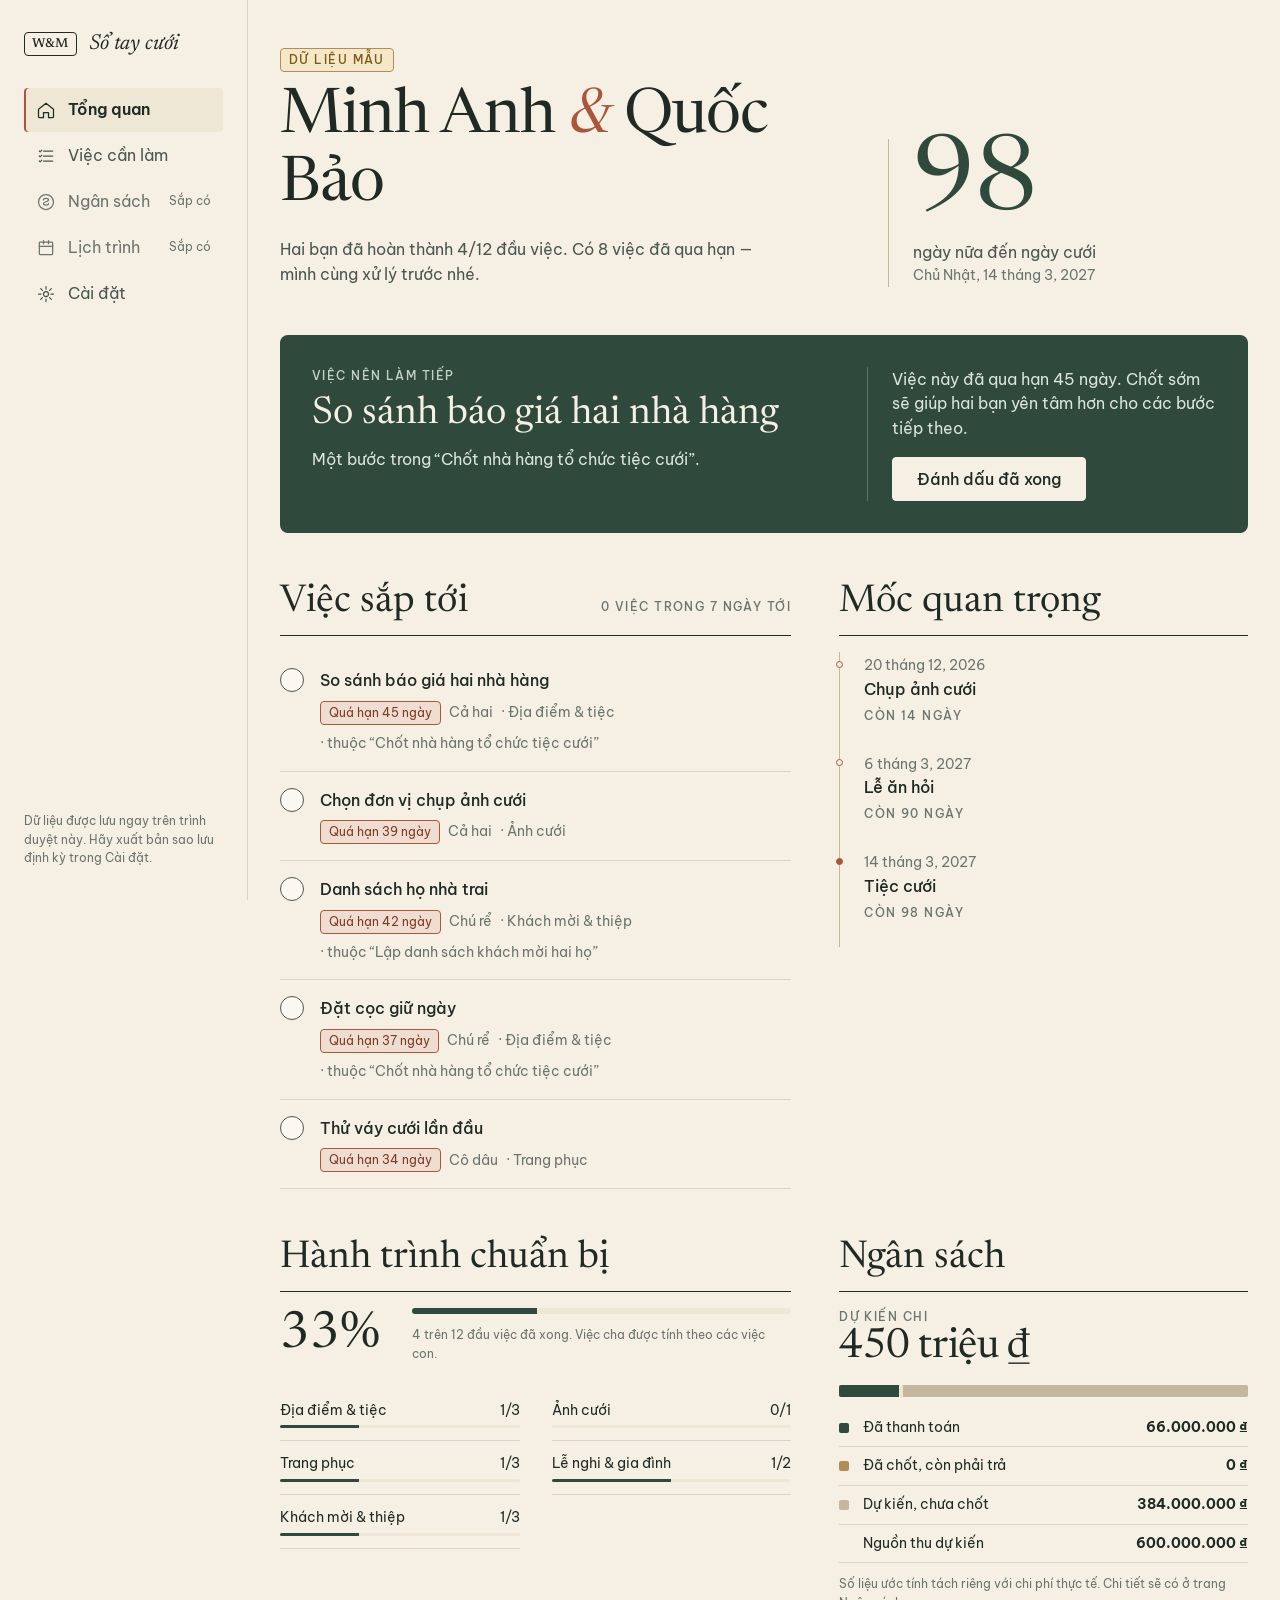
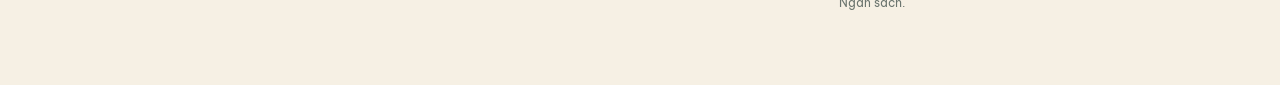
==== index.html @ 481b1211 "add first project" ====
<!DOCTYPE html>
<html lang="vi">
<head>
<meta charset="utf-8">
<meta name="viewport" content="width=device-width, initial-scale=1, viewport-fit=cover">
<title>Wedding Management — Sổ tay cưới của hai bạn</title>
<meta name="theme-color" content="#F6F0E4">
<link rel="preconnect" href="https://fonts.googleapis.com">
<link rel="preconnect" href="https://fonts.gstatic.com" crossorigin>
<link rel="stylesheet" href="https://fonts.googleapis.com/css2?family=Be+Vietnam+Pro:wght@400;500;600&family=Newsreader:ital,opsz,wght@0,6..72,400;0,6..72,500;1,6..72,400&display=swap">
<link rel="stylesheet" href="assets/css/tokens.css">
<link rel="stylesheet" href="assets/css/app.css">
<link rel="stylesheet" href="assets/css/forms.css">
<link rel="stylesheet" href="assets/css/checklist.css">
</head>
<body>
<a class="skip" href="#main">Bỏ qua điều hướng</a>
<div class="shell">
  <aside class="side" aria-label="Điều hướng chính">
    <div class="brand"><span class="brand__mark" aria-hidden="true">W&amp;M</span><span class="brand__name">Sổ tay cưới</span></div>
    <nav id="nav" class="nav"></nav>
    <p class="side__note">Dữ liệu được lưu ngay trên trình duyệt này. Hãy xuất bản sao lưu định kỳ trong Cài đặt.</p>
  </aside>
  <main id="main" class="main" tabindex="-1"></main>
</div>
<nav id="tabbar" class="tabbar" aria-label="Điều hướng nhanh"></nav>
<div id="toast" class="toast" popover="manual" role="status" aria-live="polite"></div>
<script type="module" src="src/core/app.js"></script>
</body>
</html>
---- assets/css/tokens.css ----
/* Design tokens — nguồn chuẩn duy nhất cho màu, chữ, khoảng cách. */
:root{
  --paper:#F6F0E4; --paper-2:#EFE7D6; --surface:#FBF8F1;
  --ink:#1F2A24; --ink-2:#4A5650; --ink-3:#6B756F;
  --line:#DDD3BF; --line-strong:#C4B79E;
  --forest:#2F4A3C; --forest-soft:#DCE5DC;
  --accent:#A8573A; --accent-soft:#F0DDD1; --brass:#B08D57;
  --warn-bg:#F6E7C9; --warn:#7A5A14;
  --font-serif:"Newsreader","Iowan Old Style",Georgia,"Times New Roman",serif;
  --font-sans:"Be Vietnam Pro",system-ui,-apple-system,"Segoe UI",Roboto,sans-serif;
  --fs-xs:.75rem; --fs-sm:.875rem; --fs-md:1rem;
  --fs-xl:clamp(1.6rem,1.2rem + 1.6vw,2.4rem); --fs-hero:clamp(2.1rem,1.2rem + 3.6vw,3.9rem);
  --lh-tight:1.1; --lh-body:1.55;
  --s-1:.25rem; --s-2:.5rem; --s-3:.75rem; --s-4:1rem; --s-5:1.5rem; --s-6:2rem; --s-7:3rem; --s-8:4.5rem;
  --r-sm:4px; --r-md:8px; --bw:1px;
  --side-w:248px; --content-max:1080px; --tap:44px;
  --focus:0 0 0 2px var(--paper),0 0 0 4px var(--forest);
  --t-fast:140ms; --t-med:260ms; --ease:cubic-bezier(.2,.7,.2,1);
}
@media (prefers-reduced-motion:reduce){:root{--t-fast:0ms;--t-med:0ms}}
---- assets/css/app.css ----
*,*::before,*::after{box-sizing:border-box}
html{-webkit-text-size-adjust:100%}
body{margin:0;background:var(--paper);color:var(--ink);font:400 var(--fs-md)/var(--lh-body) var(--font-sans);-webkit-font-smoothing:antialiased}
h1,h2,h3,p{margin:0}
button{font:inherit;color:inherit;cursor:pointer}
:focus-visible{outline:none;box-shadow:var(--focus);border-radius:var(--r-sm)}
.skip{position:absolute;left:-999px;top:var(--s-2);background:var(--ink);color:var(--paper);padding:var(--s-2) var(--s-4);z-index:50}
.skip:focus{left:var(--s-2)}
.eyebrow{font-size:var(--fs-xs);letter-spacing:.12em;text-transform:uppercase;color:var(--ink-3);font-weight:500}
.shell{display:grid;grid-template-columns:var(--side-w) minmax(0,1fr);min-height:100vh}
.side{position:sticky;top:0;height:100vh;padding:var(--s-6) var(--s-5);border-right:var(--bw) solid var(--line);display:flex;flex-direction:column;gap:var(--s-6)}
.brand{display:flex;align-items:center;gap:var(--s-3)}
.brand__mark{font:500 .8rem var(--font-serif);letter-spacing:.04em;border:var(--bw) solid var(--ink);padding:.3rem .45rem;border-radius:var(--r-sm)}
.brand__name{font:italic 400 1.35rem var(--font-serif)}
.nav{display:flex;flex-direction:column;gap:2px}
.nav__item{display:flex;align-items:center;gap:var(--s-3);min-height:var(--tap);padding:0 var(--s-3);border:0;background:none;text-align:left;border-radius:var(--r-sm);color:var(--ink-2);transition:background var(--t-fast) var(--ease)}
.nav__item:hover:not([aria-disabled=true]){background:var(--paper-2)}
.nav__item[aria-current=page]{color:var(--ink);font-weight:600;box-shadow:inset 2px 0 0 var(--accent);background:var(--paper-2)}
.nav__item[aria-disabled=true]{color:var(--ink-3);cursor:default}
.nav svg,.tabbar svg{width:20px;height:20px;stroke:currentColor;fill:none;stroke-width:1.5;stroke-linecap:round;stroke-linejoin:round;flex:none}
.nav__soon{margin-left:auto;font-size:var(--fs-xs);white-space:nowrap}
.side__note{margin-top:auto;font-size:var(--fs-xs);color:var(--ink-3)}
.main{padding:var(--s-7) var(--s-6) var(--s-8);max-width:var(--content-max);width:100%;margin-inline:auto;outline:none}
.tabbar{display:none}
.btn{display:inline-flex;align-items:center;justify-content:center;min-height:var(--tap);padding:0 var(--s-5);border-radius:var(--r-sm);border:var(--bw) solid var(--ink);background:var(--ink);color:var(--paper);font-weight:500;transition:background var(--t-fast) var(--ease)}
.btn:hover{background:var(--forest)}
.tag{display:inline-flex;align-items:center;font-size:var(--fs-xs);padding:.1rem .5rem;border:var(--bw) solid var(--line-strong);border-radius:var(--r-sm);color:var(--ink-2);white-space:nowrap}
.tag--urgent{background:var(--accent-soft);border-color:var(--accent);color:#7C3A22}
.tag--sample{background:var(--warn-bg);border-color:var(--brass);color:var(--warn)}
.tag--done{background:var(--forest-soft);border-color:var(--forest);color:var(--forest)}
.section{padding-top:var(--s-7)}
.section__head{display:flex;align-items:baseline;justify-content:space-between;gap:var(--s-4);padding-bottom:var(--s-3);border-bottom:var(--bw) solid var(--ink);margin-bottom:var(--s-4)}
.section__head h2{font:400 var(--fs-xl)/var(--lh-tight) var(--font-serif)}
.check{appearance:none;width:24px;height:24px;border:1.5px solid var(--ink-2);border-radius:50%;margin:0;display:grid;place-content:center;cursor:pointer;background:var(--surface);transition:background var(--t-fast) var(--ease)}
.check::after{content:"";width:10px;height:6px;border-left:2px solid var(--paper);border-bottom:2px solid var(--paper);transform:rotate(-45deg) translate(1px,-1px) scale(0);transition:transform var(--t-fast) var(--ease)}
.check:checked{background:var(--forest);border-color:var(--forest)}
.check:checked::after{transform:rotate(-45deg) translate(1px,-1px) scale(1)}
.hit{display:grid;place-items:center;width:var(--tap);height:var(--tap);margin:-10px;cursor:pointer}
.hero{display:grid;grid-template-columns:minmax(0,1.6fr) minmax(0,1fr);gap:var(--s-6);align-items:end}
.hero h1{font:400 var(--fs-hero)/var(--lh-tight) var(--font-serif);letter-spacing:-.015em;margin:var(--s-3) 0 var(--s-4)}
.hero h1 em{color:var(--accent)}
.hero__lede{color:var(--ink-2);max-width:46ch}
.countdown{border-left:var(--bw) solid var(--line-strong);padding-left:var(--s-5)}
.countdown__n{font:400 clamp(4rem,3rem + 5vw,6.5rem)/.9 var(--font-serif);color:var(--forest);font-variant-numeric:tabular-nums}
.countdown__l{color:var(--ink-2);margin-top:var(--s-2)}
.countdown__d{font-size:var(--fs-sm);color:var(--ink-3)}
.next{background:var(--forest);color:var(--paper);padding:var(--s-6);border-radius:var(--r-md);margin-top:var(--s-7);display:grid;grid-template-columns:minmax(0,1.5fr) minmax(0,1fr);gap:var(--s-6)}
.next .eyebrow{color:#C3D2C6}
.next h2{font:400 var(--fs-xl)/var(--lh-tight) var(--font-serif);margin:var(--s-2) 0 var(--s-3)}
.next p{color:#DCE5DC}
.next__why{border-left:var(--bw) solid #5C7767;padding-left:var(--s-5);display:flex;flex-direction:column;gap:var(--s-4);justify-content:space-between}
.next .btn{background:var(--paper);color:var(--ink);border-color:var(--paper);align-self:flex-start}
.next .btn:hover{background:var(--accent-soft)}
.next .btn:focus-visible{box-shadow:0 0 0 2px var(--forest),0 0 0 4px var(--paper)}
.progress{display:grid;grid-template-columns:auto minmax(0,1fr);gap:var(--s-6);align-items:center}
.progress__n{font:400 3.2rem/1 var(--font-serif)}
.bar{height:6px;background:var(--paper-2);border-radius:3px;overflow:hidden;display:flex;gap:2px}
.bar>i{display:block;height:100%;transition:width var(--t-med) var(--ease)}
.cats{list-style:none;margin:var(--s-5) 0 0;padding:0;display:grid;grid-template-columns:repeat(2,minmax(0,1fr));gap:0 var(--s-6)}
.cats li{display:grid;grid-template-columns:1fr auto;gap:var(--s-1) var(--s-3);padding:var(--s-3) 0;border-bottom:var(--bw) solid var(--line);font-size:var(--fs-sm)}
.cats .bar{grid-column:1/-1;height:3px}
.two{display:grid;grid-template-columns:minmax(0,1.25fr) minmax(0,1fr);gap:var(--s-7)}
.tasks{list-style:none;margin:0;padding:0}
.task{display:grid;grid-template-columns:24px minmax(0,1fr) auto;gap:var(--s-4);padding:var(--s-4) 0;border-bottom:var(--bw) solid var(--line);align-items:start}
.task__t{font-weight:500}
.task.is-done .task__t{color:var(--ink-3);text-decoration:line-through;text-decoration-color:var(--line-strong)}
.task__m{display:flex;flex-wrap:wrap;gap:var(--s-2);margin-top:var(--s-2);font-size:var(--fs-sm);color:var(--ink-3);align-items:center}
.task__sub{font-size:var(--fs-sm);color:var(--ink-3);white-space:nowrap}
.money{font:400 2.6rem/1 var(--font-serif);letter-spacing:-.01em;font-variant-numeric:tabular-nums}
.stack{height:12px;margin:var(--s-4) 0 var(--s-3);border-radius:2px}
.legend{list-style:none;margin:0;padding:0;font-size:var(--fs-sm)}
.legend li{display:grid;grid-template-columns:12px 1fr auto;gap:var(--s-3);align-items:center;padding:var(--s-2) 0;border-bottom:var(--bw) solid var(--line);font-variant-numeric:tabular-nums}
.sw{width:10px;height:10px;border-radius:2px}
.fine{font-size:var(--fs-xs);color:var(--ink-3);margin-top:var(--s-3)}
.miles{list-style:none;margin:0;padding:0 0 0 var(--s-5);border-left:var(--bw) solid var(--line-strong)}
.miles li{position:relative;padding-bottom:var(--s-5)}
.miles li::before{content:"";position:absolute;left:calc(-1 * var(--s-5) - 4px);top:.55rem;width:7px;height:7px;border-radius:50%;background:var(--paper);border:1.5px solid var(--accent)}
.miles li.is-big::before{background:var(--accent)}
.miles time{font-size:var(--fs-sm);color:var(--ink-3)}
.miles b{display:block;font-weight:500}
.toast{position:fixed;left:50%;bottom:calc(var(--s-5) + env(safe-area-inset-bottom));transform:translate(-50%,20px);opacity:0;pointer-events:none;background:var(--ink);color:var(--paper);padding:var(--s-3) var(--s-5);border-radius:var(--r-sm);font-size:var(--fs-sm);transition:opacity var(--t-med) var(--ease),transform var(--t-med) var(--ease);z-index:40;max-width:calc(100vw - 2rem)}
.toast.is-on{opacity:1;transform:translate(-50%,0)}
.rise{animation:rise var(--t-med) var(--ease) both}
@keyframes rise{from{opacity:0;transform:translateY(8px)}}
@media (max-width:960px){
  .two,.hero,.next{grid-template-columns:1fr}
  .countdown,.next__why{border-left:0;padding-left:0}
  .next__why{border-top:var(--bw) solid #5C7767;padding-top:var(--s-4)}
}
@media (max-width:760px){
  .shell{display:block}
  .side{display:none}
  .main{padding:var(--s-5) var(--s-4) calc(var(--s-8) + env(safe-area-inset-bottom))}
  .section{padding-top:var(--s-6)}
  .next{padding:var(--s-5);margin-top:var(--s-6)}
  .cats{grid-template-columns:1fr}
  .progress{grid-template-columns:1fr;gap:var(--s-3)}
  .task{gap:var(--s-3)}
  .task__sub{grid-column:2}
  .tabbar{display:grid;grid-template-columns:repeat(5,1fr);position:fixed;inset:auto 0 0 0;background:var(--surface);border-top:var(--bw) solid var(--line-strong);padding-bottom:env(safe-area-inset-bottom);z-index:30}
  .tabbar .tab{display:flex;flex-direction:column;align-items:center;justify-content:center;gap:2px;min-height:56px;background:none;border:0;font-size:var(--fs-xs);color:var(--ink-3)}
  .tabbar .tab[aria-current=page]{color:var(--accent);font-weight:600}
  .tabbar .tab[aria-disabled=true]{opacity:.6}
}
---- assets/css/forms.css ----
/* Điều khiển dùng chung: ô nhập, dropdown tùy biến, hộp thoại (sheet). */
.sr{position:absolute;width:1px;height:1px;overflow:hidden;clip:rect(0 0 0 0);white-space:nowrap}
.ico{width:20px;height:20px;stroke:currentColor;fill:none;stroke-width:1.5;stroke-linecap:round;stroke-linejoin:round;flex:none}
.btn{gap:var(--s-2)} .btn--quiet{background:transparent;color:var(--ink)} .btn--quiet:hover{background:var(--paper-2)}
.btn--sm{min-height:36px;padding:0 var(--s-3);font-size:var(--fs-sm)} .btn--danger{color:#8A2F1B;border-color:var(--line-strong)}
.tab{text-decoration:none}.nav__item{text-decoration:none}
.input{width:100%;min-height:var(--tap);padding:0 var(--s-3);background:var(--surface);border:1px solid var(--line-strong);border-radius:var(--r-sm);font:inherit;color:inherit}
textarea.input{padding:var(--s-3);resize:vertical;min-height:5rem}
.input:focus-visible,.dd__btn:focus-visible{box-shadow:var(--focus);border-color:var(--forest)}
.input.narrow{max-width:14rem}
.field{margin-top:var(--s-4)} .field__l{display:block;font-size:var(--fs-sm);font-weight:500;margin-bottom:var(--s-1)}
.field__h{font-size:var(--fs-xs);color:var(--ink-3);margin-top:var(--s-1)}
.field__err{color:#8A2F1B;font-size:var(--fs-sm);margin-top:var(--s-1)} .field__err:empty{display:none}
.field .dd__lab{display:none}
.row2{display:grid;grid-template-columns:1fr 1fr;gap:0 var(--s-4)}
/* Dropdown */
.dd{position:relative;min-width:0}
.dd__lab{display:block;font-size:var(--fs-xs);color:var(--ink-3);margin-bottom:2px}
.dd__btn{display:flex;align-items:center;justify-content:space-between;gap:var(--s-2);width:100%;min-height:var(--tap);padding:0 var(--s-3);background:var(--surface);border:1px solid var(--line-strong);border-radius:var(--r-sm);text-align:left}
.dd__v{overflow:hidden;text-overflow:ellipsis;white-space:nowrap}
.dd__btn svg{width:16px;height:16px;stroke:currentColor;fill:none;stroke-width:1.6;transition:transform var(--t-fast) var(--ease);flex:none}
.dd__btn[aria-expanded=true] svg{transform:rotate(180deg)}
.dd__btn:disabled{opacity:.55;cursor:not-allowed}
.dd__list{position:absolute;left:0;top:calc(100% + 4px);min-width:100%;width:max-content;max-width:min(22rem,86vw);z-index:20;margin:0;padding:var(--s-1);list-style:none;background:var(--surface);border:1px solid var(--ink);border-radius:var(--r-sm);box-shadow:0 14px 30px -14px rgba(31,42,36,.4);max-height:16rem;overflow:auto}
.dd__list li{padding:var(--s-3);min-height:40px;border-radius:var(--r-sm);cursor:pointer}
.dd__list li.is-active,.dd__list li:hover{background:var(--paper-2)}
.dd__list li[aria-selected=true]{font-weight:600;box-shadow:inset 2px 0 0 var(--accent)}
/* Sheet: ngăn kéo bên phải (máy tính) / bảng trượt từ dưới (điện thoại) */
dialog.sheet{max-width:100vw;padding:0;border:0;background:var(--paper);color:var(--ink);width:min(560px,100vw);height:100dvh;max-height:none;margin:0 0 0 auto;overflow:auto;box-shadow:-20px 0 40px -24px rgba(31,42,36,.4)}
dialog.sheet::backdrop{background:rgba(31,42,36,.45)}
dialog.sheet[open]{animation:sheet-in var(--t-med) var(--ease)}
@keyframes sheet-in{from{opacity:0;transform:translateX(24px)}}
.sheet__body{padding:var(--s-5) var(--s-5) calc(var(--s-6) + env(safe-area-inset-bottom))}
.sheet__head{display:flex;justify-content:space-between;align-items:flex-start;gap:var(--s-3)}
.sheet__title{font:400 1.8rem/1.15 var(--font-serif);margin-top:var(--s-1)}
.sheet__x{min-width:var(--tap);min-height:var(--tap);background:none;border:0;font-size:1.7rem;line-height:1;margin:-8px -10px 0 0}
.facts{margin:var(--s-5) 0 0}.facts>div{display:grid;grid-template-columns:6.5rem 1fr;gap:var(--s-3);padding:var(--s-3) 0;border-bottom:1px solid var(--line)}
.facts dt{color:var(--ink-3);font-size:var(--fs-sm)}.facts dd{margin:0}
.sheet__note{margin-top:var(--s-4);background:var(--paper-2);padding:var(--s-4);border-radius:var(--r-sm);color:var(--ink-2);white-space:pre-wrap}
.sheet__sub{font:400 1.25rem var(--font-serif);margin:var(--s-5) 0 var(--s-1)}
.sheet__foot{display:flex;flex-wrap:wrap;gap:var(--s-2);margin-top:var(--s-5)}
.toast{inset:auto auto calc(var(--s-5) + env(safe-area-inset-bottom)) 50%;margin:0;border:0;transform:translate(-50%,20px);opacity:0;pointer-events:none}
.toast.is-on{opacity:1;transform:translate(-50%,0);pointer-events:auto}
.toast__act{margin-left:var(--s-4);background:none;border:0;color:#F0DDD1;text-decoration:underline;font-weight:600;min-height:32px;padding:0 var(--s-2)}
@media (max-width:760px){
  dialog.sheet{width:100vw;height:auto;max-height:92dvh;margin:auto 0 0;border-radius:12px 12px 0 0}
  @keyframes sheet-in{from{opacity:0;transform:translateY(24px)}}
  .row2{grid-template-columns:1fr}
  .toast{bottom:calc(72px + env(safe-area-inset-bottom))}
}
---- assets/css/checklist.css ----
.page-head{display:flex;justify-content:space-between;align-items:flex-end;gap:var(--s-5)}
.page-title{font:400 var(--fs-hero)/var(--lh-tight) var(--font-serif);letter-spacing:-.015em;margin:var(--s-2) 0}
.lede{color:var(--ink-2);max-width:52ch}
.toolbar{display:grid;grid-template-columns:minmax(0,1.5fr) repeat(3,minmax(0,1fr)) auto;gap:var(--s-3);align-items:end;margin-top:var(--s-6);padding-bottom:var(--s-4);border-bottom:1px solid var(--line-strong)}
.search{position:relative;display:block}.search .ico{position:absolute;left:12px;top:50%;transform:translateY(-50%);color:var(--ink-3);pointer-events:none}.search .input{padding-left:40px}
.group{margin-top:var(--s-6)}
.group__t{display:flex;justify-content:space-between;align-items:baseline;font:400 1.5rem/1.2 var(--font-serif);padding-bottom:var(--s-2);border-bottom:1px solid var(--ink)}
.group__t span{font:400 var(--fs-sm) var(--font-sans);color:var(--ink-3)}
.task{grid-template-columns:24px minmax(0,1fr)}
.task__t{appearance:none;background:none;border:0;padding:0;font:inherit;font-weight:500;text-align:left;color:inherit;cursor:pointer}
.task__t:hover{text-decoration:underline;text-decoration-color:var(--accent);text-underline-offset:3px}
.task__kids{grid-column:2;list-style:none;margin:var(--s-2) 0 0;padding:0 0 0 var(--s-4);border-left:1px solid var(--line-strong)}
.task__kids .task{border-bottom:0;padding:var(--s-3) 0 var(--s-1)}
.twist{position:relative;width:24px;height:24px;display:grid;place-items:center;border:1px solid var(--line-strong);border-radius:50%;background:var(--surface);padding:0;color:var(--ink-2)}
.twist::after{content:"";position:absolute;inset:-10px}
.twist svg{width:14px;height:14px;stroke:currentColor;fill:none;stroke-width:1.8;transition:transform var(--t-fast) var(--ease)}
.twist.is-open svg{transform:rotate(90deg)}
.count{font-size:var(--fs-xs);font-weight:600;padding:.05rem .55rem;border-radius:999px;background:var(--forest-soft);color:var(--forest);font-variant-numeric:tabular-nums}
.tag--plain{background:transparent}
.empty{text-align:center;padding:var(--s-8) var(--s-4)}.empty h2{font-size:1.6rem;margin-bottom:var(--s-2)}.empty p{max-width:42ch;margin:0 auto var(--s-5);color:var(--ink-2)}
.stack-form{max-width:36rem}.filebtn{cursor:pointer}
@media (max-width:960px){.toolbar{grid-template-columns:1fr 1fr}.search{grid-column:1/-1}}
@media (max-width:760px){.page-head{flex-direction:column;align-items:stretch}.page-head .btn{align-self:flex-start}}
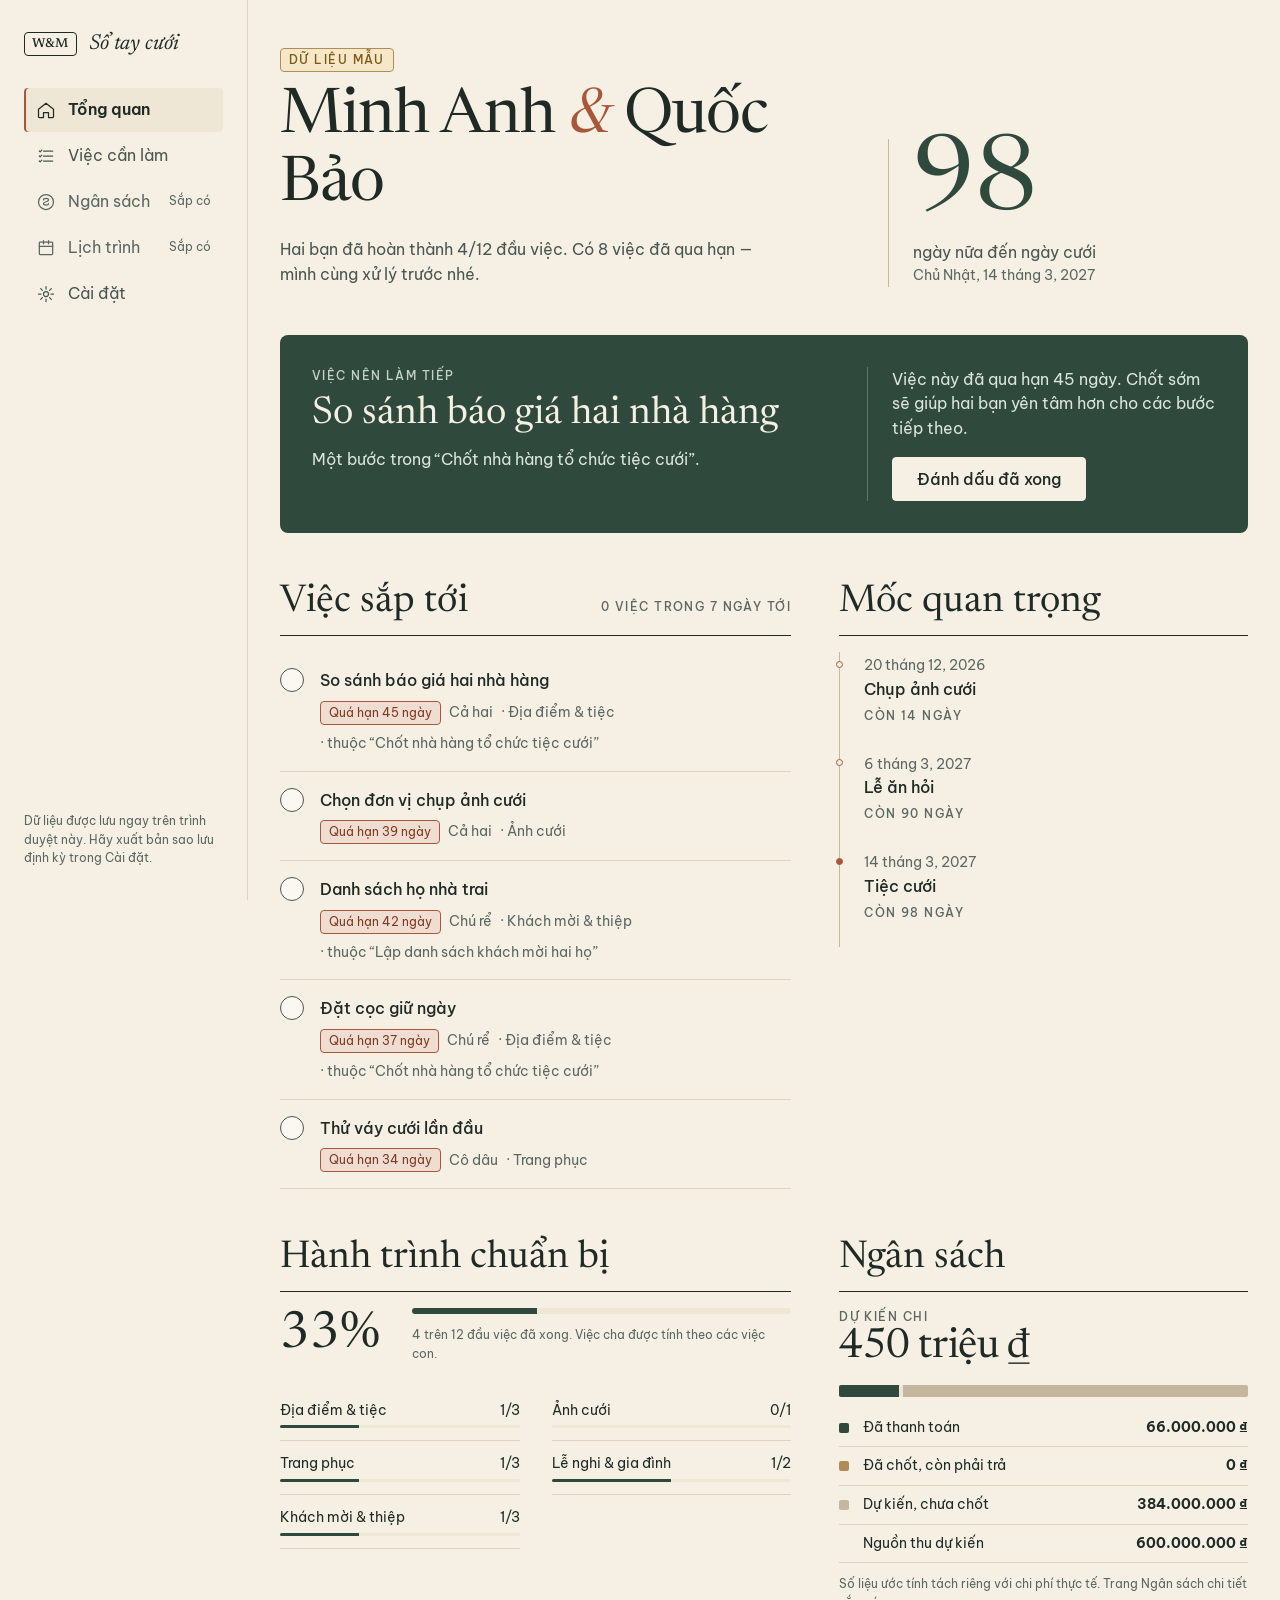
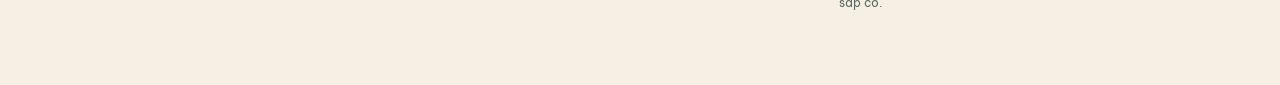
==== commit ad993541: "fix UI" ====
--- a/index.html
+++ b/index.html
@@ -3,8 +3,9 @@
 <head>
 <meta charset="utf-8">
 <meta name="viewport" content="width=device-width, initial-scale=1, viewport-fit=cover">
-<title>Wedding Management — Sổ tay cưới của hai bạn</title>
+<title>Sổ tay cưới của hai bạn</title>
 <meta name="theme-color" content="#F6F0E4">
+<link rel="icon" href="data:image/svg+xml,%3Csvg xmlns='http://www.w3.org/2000/svg' viewBox='0 0 64 64'%3E%3Crect width='64' height='64' rx='14' fill='%232F4A3C'/%3E%3Ctext x='32' y='45' font-family='Georgia,serif' font-style='italic' font-size='38' fill='%23F6F0E4' text-anchor='middle'%3ES%3C/text%3E%3C/svg%3E">
 <link rel="preconnect" href="https://fonts.googleapis.com">
 <link rel="preconnect" href="https://fonts.gstatic.com" crossorigin>
 <link rel="stylesheet" href="https://fonts.googleapis.com/css2?family=Be+Vietnam+Pro:wght@400;500;600&family=Newsreader:ital,opsz,wght@0,6..72,400;0,6..72,500;1,6..72,400&display=swap">
--- a/assets/css/tokens.css
+++ b/assets/css/tokens.css
@@ -1,7 +1,7 @@
 /* Design tokens — nguồn chuẩn duy nhất cho màu, chữ, khoảng cách. */
 :root{
   --paper:#F6F0E4; --paper-2:#EFE7D6; --surface:#FBF8F1;
-  --ink:#1F2A24; --ink-2:#4A5650; --ink-3:#6B756F;
+  --ink:#1F2A24; --ink-2:#4A5650; --ink-3:#5D6761;
   --line:#DDD3BF; --line-strong:#C4B79E;
   --forest:#2F4A3C; --forest-soft:#DCE5DC;
   --accent:#A8573A; --accent-soft:#F0DDD1; --brass:#B08D57;
--- a/assets/css/app.css
+++ b/assets/css/app.css
@@ -1,4 +1,6 @@
 *,*::before,*::after{box-sizing:border-box}
+/* `.btn` đặt display riêng nên phải ép lại `hidden`, nếu không nút "Xóa bộ lọc" hiện cả khi chưa lọc. */
+[hidden]{display:none!important}
 html{-webkit-text-size-adjust:100%}
 body{margin:0;background:var(--paper);color:var(--ink);font:400 var(--fs-md)/var(--lh-body) var(--font-sans);-webkit-font-smoothing:antialiased}
 h1,h2,h3,p{margin:0}
@@ -63,7 +65,7 @@
 .tasks{list-style:none;margin:0;padding:0}
 .task{display:grid;grid-template-columns:24px minmax(0,1fr) auto;gap:var(--s-4);padding:var(--s-4) 0;border-bottom:var(--bw) solid var(--line);align-items:start}
 .task__t{font-weight:500}
-.task.is-done .task__t{color:var(--ink-3);text-decoration:line-through;text-decoration-color:var(--line-strong)}
+.task.is-done .task__t{color:var(--forest)}
 .task__m{display:flex;flex-wrap:wrap;gap:var(--s-2);margin-top:var(--s-2);font-size:var(--fs-sm);color:var(--ink-3);align-items:center}
 .task__sub{font-size:var(--fs-sm);color:var(--ink-3);white-space:nowrap}
 .money{font:400 2.6rem/1 var(--font-serif);letter-spacing:-.01em;font-variant-numeric:tabular-nums}
@@ -97,7 +99,7 @@
   .progress{grid-template-columns:1fr;gap:var(--s-3)}
   .task{gap:var(--s-3)}
   .task__sub{grid-column:2}
-  .tabbar{display:grid;grid-template-columns:repeat(5,1fr);position:fixed;inset:auto 0 0 0;background:var(--surface);border-top:var(--bw) solid var(--line-strong);padding-bottom:env(safe-area-inset-bottom);z-index:30}
+  .tabbar{display:grid;grid-template-columns:repeat(3,1fr);position:fixed;inset:auto 0 0 0;background:var(--surface);border-top:var(--bw) solid var(--line-strong);padding-bottom:env(safe-area-inset-bottom);z-index:30}
   .tabbar .tab{display:flex;flex-direction:column;align-items:center;justify-content:center;gap:2px;min-height:56px;background:none;border:0;font-size:var(--fs-xs);color:var(--ink-3)}
   .tabbar .tab[aria-current=page]{color:var(--accent);font-weight:600}
   .tabbar .tab[aria-disabled=true]{opacity:.6}
--- a/assets/css/forms.css
+++ b/assets/css/forms.css
@@ -25,11 +25,11 @@
 .dd__list li{padding:var(--s-3);min-height:40px;border-radius:var(--r-sm);cursor:pointer}
 .dd__list li.is-active,.dd__list li:hover{background:var(--paper-2)}
 .dd__list li[aria-selected=true]{font-weight:600;box-shadow:inset 2px 0 0 var(--accent)}
-/* Sheet: ngăn kéo bên phải (máy tính) / bảng trượt từ dưới (điện thoại) */
-dialog.sheet{max-width:100vw;padding:0;border:0;background:var(--paper);color:var(--ink);width:min(560px,100vw);height:100dvh;max-height:none;margin:0 0 0 auto;overflow:auto;box-shadow:-20px 0 40px -24px rgba(31,42,36,.4)}
+/* Popup: hộp thoại nằm giữa màn hình, dùng cho thêm/sửa/xem chi tiết việc */
+dialog.sheet{padding:0;border:1px solid var(--line-strong);background:var(--paper);color:var(--ink);width:min(560px,calc(100vw - 2rem));max-height:88dvh;margin:auto;border-radius:12px;overflow:auto;box-shadow:0 24px 60px -20px rgba(31,42,36,.45)}
 dialog.sheet::backdrop{background:rgba(31,42,36,.45)}
-dialog.sheet[open]{animation:sheet-in var(--t-med) var(--ease)}
-@keyframes sheet-in{from{opacity:0;transform:translateX(24px)}}
+dialog.sheet[open]{animation:pop-in var(--t-med) var(--ease)}
+@keyframes pop-in{from{opacity:0;transform:translateY(12px) scale(.98)}}
 .sheet__body{padding:var(--s-5) var(--s-5) calc(var(--s-6) + env(safe-area-inset-bottom))}
 .sheet__head{display:flex;justify-content:space-between;align-items:flex-start;gap:var(--s-3)}
 .sheet__title{font:400 1.8rem/1.15 var(--font-serif);margin-top:var(--s-1)}
@@ -43,8 +43,7 @@
 .toast.is-on{opacity:1;transform:translate(-50%,0);pointer-events:auto}
 .toast__act{margin-left:var(--s-4);background:none;border:0;color:#F0DDD1;text-decoration:underline;font-weight:600;min-height:32px;padding:0 var(--s-2)}
 @media (max-width:760px){
-  dialog.sheet{width:100vw;height:auto;max-height:92dvh;margin:auto 0 0;border-radius:12px 12px 0 0}
-  @keyframes sheet-in{from{opacity:0;transform:translateY(24px)}}
+  dialog.sheet{width:calc(100vw - 2rem);max-height:86dvh}
   .row2{grid-template-columns:1fr}
   .toast{bottom:calc(72px + env(safe-area-inset-bottom))}
 }
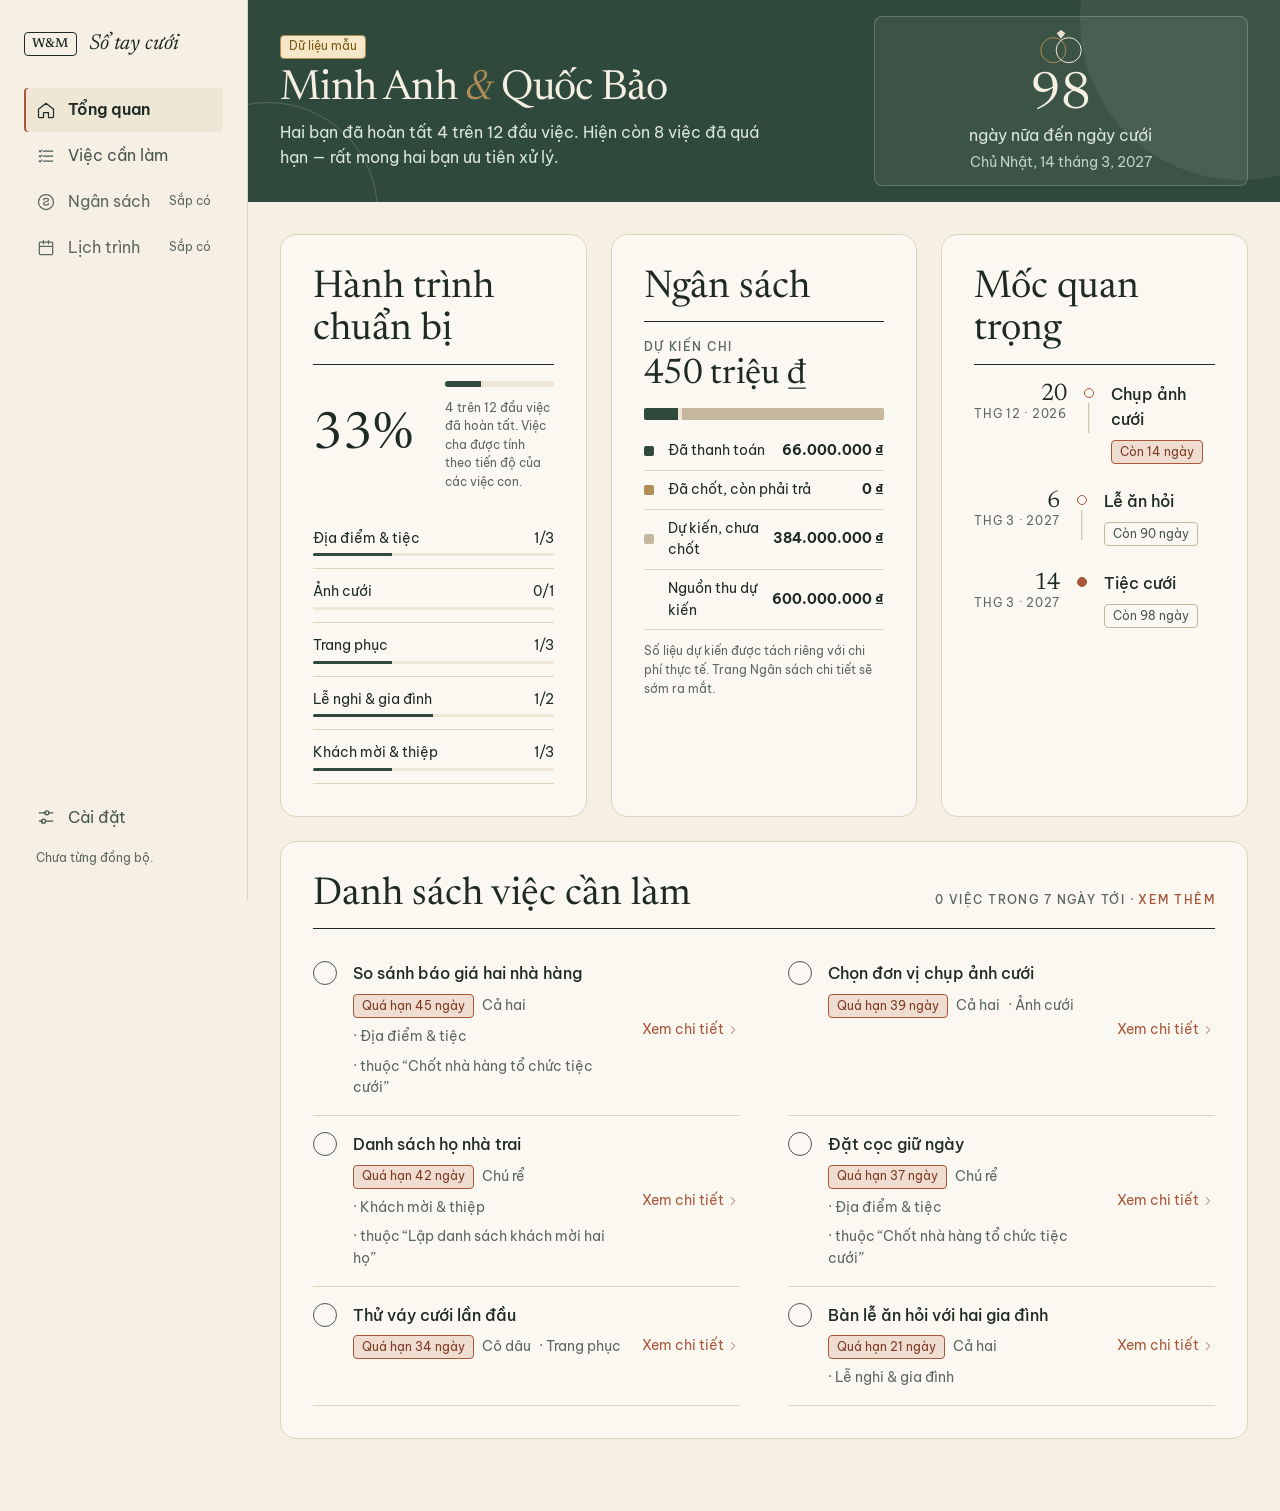
==== commit 51960e99: "refactor home page" ====
--- a/index.html
+++ b/index.html
@@ -13,6 +13,7 @@
 <link rel="stylesheet" href="assets/css/app.css">
 <link rel="stylesheet" href="assets/css/forms.css">
 <link rel="stylesheet" href="assets/css/checklist.css">
+<link rel="stylesheet" href="assets/css/settings.css">
 </head>
 <body>
 <a class="skip" href="#main">Bỏ qua điều hướng</a>
@@ -20,7 +21,6 @@
   <aside class="side" aria-label="Điều hướng chính">
     <div class="brand"><span class="brand__mark" aria-hidden="true">W&amp;M</span><span class="brand__name">Sổ tay cưới</span></div>
     <nav id="nav" class="nav"></nav>
-    <p class="side__note">Dữ liệu được lưu ngay trên trình duyệt này. Hãy xuất bản sao lưu định kỳ trong Cài đặt.</p>
   </aside>
   <main id="main" class="main" tabindex="-1"></main>
 </div>
--- a/assets/css/tokens.css
+++ b/assets/css/tokens.css
@@ -12,7 +12,7 @@
   --fs-xl:clamp(1.6rem,1.2rem + 1.6vw,2.4rem); --fs-hero:clamp(2.1rem,1.2rem + 3.6vw,3.9rem);
   --lh-tight:1.1; --lh-body:1.55;
   --s-1:.25rem; --s-2:.5rem; --s-3:.75rem; --s-4:1rem; --s-5:1.5rem; --s-6:2rem; --s-7:3rem; --s-8:4.5rem;
-  --r-sm:4px; --r-md:8px; --bw:1px;
+  --r-sm:4px; --r-md:8px; --r-lg:16px; --bw:1px;
   --side-w:248px; --content-max:1080px; --tap:44px;
   --focus:0 0 0 2px var(--paper),0 0 0 4px var(--forest);
   --t-fast:140ms; --t-med:260ms; --ease:cubic-bezier(.2,.7,.2,1);
--- a/assets/css/app.css
+++ b/assets/css/app.css
@@ -14,15 +14,18 @@
 .brand{display:flex;align-items:center;gap:var(--s-3)}
 .brand__mark{font:500 .8rem var(--font-serif);letter-spacing:.04em;border:var(--bw) solid var(--ink);padding:.3rem .45rem;border-radius:var(--r-sm)}
 .brand__name{font:italic 400 1.35rem var(--font-serif)}
-.nav{display:flex;flex-direction:column;gap:2px}
+.nav{display:flex;flex-direction:column;gap:2px;flex:1}
 .nav__item{display:flex;align-items:center;gap:var(--s-3);min-height:var(--tap);padding:0 var(--s-3);border:0;background:none;text-align:left;border-radius:var(--r-sm);color:var(--ink-2);transition:background var(--t-fast) var(--ease)}
 .nav__item:hover:not([aria-disabled=true]){background:var(--paper-2)}
 .nav__item[aria-current=page]{color:var(--ink);font-weight:600;box-shadow:inset 2px 0 0 var(--accent);background:var(--paper-2)}
 .nav__item[aria-disabled=true]{color:var(--ink-3);cursor:default}
+.nav__item--end{margin-top:auto}
+.side__sync{font-size:var(--fs-xs);color:var(--ink-3);padding:0 var(--s-3);margin-top:var(--s-2)}
 .nav svg,.tabbar svg{width:20px;height:20px;stroke:currentColor;fill:none;stroke-width:1.5;stroke-linecap:round;stroke-linejoin:round;flex:none}
 .nav__soon{margin-left:auto;font-size:var(--fs-xs);white-space:nowrap}
-.side__note{margin-top:auto;font-size:var(--fs-xs);color:var(--ink-3)}
-.main{padding:var(--s-7) var(--s-6) var(--s-8);max-width:var(--content-max);width:100%;margin-inline:auto;outline:none}
+/* `.main` trải full chiều ngang; mỗi trang tự bọc nội dung hẹp bằng `.wrap` — Tổng quan dùng để hero tràn viền. */
+.main{padding:var(--s-7) 0 var(--s-8);width:100%;outline:none}
+.wrap{max-width:var(--content-max);margin-inline:auto;padding-inline:var(--s-6)}
 .tabbar{display:none}
 .btn{display:inline-flex;align-items:center;justify-content:center;min-height:var(--tap);padding:0 var(--s-5);border-radius:var(--r-sm);border:var(--bw) solid var(--ink);background:var(--ink);color:var(--paper);font-weight:500;transition:background var(--t-fast) var(--ease)}
 .btn:hover{background:var(--forest)}
@@ -30,7 +33,10 @@
 .tag--urgent{background:var(--accent-soft);border-color:var(--accent);color:#7C3A22}
 .tag--sample{background:var(--warn-bg);border-color:var(--brass);color:var(--warn)}
 .tag--done{background:var(--forest-soft);border-color:var(--forest);color:var(--forest)}
-.section{padding-top:var(--s-7)}
+/* Các đoạn nội dung đóng thành panel nổi trên nền — tạo nhịp hình khối, tránh trải phẳng. Hàng panel trải full chiều ngang trang. */
+.panel{background:var(--surface);border:var(--bw) solid var(--line);border-radius:var(--r-lg);padding:var(--s-6)}
+.three{display:grid;grid-template-columns:repeat(auto-fit,minmax(300px,1fr));gap:var(--s-5);margin-top:var(--s-6);padding-inline:var(--s-6)}
+.band{margin:var(--s-5) var(--s-6) 0}
 .section__head{display:flex;align-items:baseline;justify-content:space-between;gap:var(--s-4);padding-bottom:var(--s-3);border-bottom:var(--bw) solid var(--ink);margin-bottom:var(--s-4)}
 .section__head h2{font:400 var(--fs-xl)/var(--lh-tight) var(--font-serif)}
 .check{appearance:none;width:24px;height:24px;border:1.5px solid var(--ink-2);border-radius:50%;margin:0;display:grid;place-content:center;cursor:pointer;background:var(--surface);transition:background var(--t-fast) var(--ease)}
@@ -38,67 +44,87 @@
 .check:checked{background:var(--forest);border-color:var(--forest)}
 .check:checked::after{transform:rotate(-45deg) translate(1px,-1px) scale(1)}
 .hit{display:grid;place-items:center;width:var(--tap);height:var(--tap);margin:-10px;cursor:pointer}
-.hero{display:grid;grid-template-columns:minmax(0,1.6fr) minmax(0,1fr);gap:var(--s-6);align-items:end}
-.hero h1{font:400 var(--fs-hero)/var(--lh-tight) var(--font-serif);letter-spacing:-.015em;margin:var(--s-3) 0 var(--s-4)}
-.hero h1 em{color:var(--accent)}
-.hero__lede{color:var(--ink-2);max-width:46ch}
-.countdown{border-left:var(--bw) solid var(--line-strong);padding-left:var(--s-5)}
-.countdown__n{font:400 clamp(4rem,3rem + 5vw,6.5rem)/.9 var(--font-serif);color:var(--forest);font-variant-numeric:tabular-nums}
-.countdown__l{color:var(--ink-2);margin-top:var(--s-2)}
-.countdown__d{font-size:var(--fs-sm);color:var(--ink-3)}
-.next{background:var(--forest);color:var(--paper);padding:var(--s-6);border-radius:var(--r-md);margin-top:var(--s-7);display:grid;grid-template-columns:minmax(0,1.5fr) minmax(0,1fr);gap:var(--s-6)}
-.next .eyebrow{color:#C3D2C6}
-.next h2{font:400 var(--fs-xl)/var(--lh-tight) var(--font-serif);margin:var(--s-2) 0 var(--s-3)}
-.next p{color:#DCE5DC}
-.next__why{border-left:var(--bw) solid #5C7767;padding-left:var(--s-5);display:flex;flex-direction:column;gap:var(--s-4);justify-content:space-between}
-.next .btn{background:var(--paper);color:var(--ink);border-color:var(--paper);align-self:flex-start}
-.next .btn:hover{background:var(--accent-soft)}
-.next .btn:focus-visible{box-shadow:0 0 0 2px var(--forest),0 0 0 4px var(--paper)}
+/* Header Tổng quan: dải forest ép sát mép trên trang (âm margin triệt tiêu padding-top của .main), gọn chiều dọc — khối tương phản chính nhưng không chiếm nhiều diện tích. */
+.hero{position:relative;overflow:hidden;background:var(--forest);color:var(--paper);padding:var(--s-4) 0;margin-top:calc(-1 * var(--s-7))}
+.hero::before{content:"";position:absolute;right:-120px;top:-140px;width:320px;height:320px;border-radius:50%;background:rgba(246,240,228,.07)}
+.hero::after{content:"";position:absolute;left:-90px;bottom:-120px;width:220px;height:220px;border-radius:50%;border:var(--bw) solid rgba(246,240,228,.18)}
+.hero__in{position:relative;max-width:var(--content-max);margin-inline:auto;padding-inline:var(--s-6);display:grid;grid-template-columns:minmax(0,1.5fr) minmax(0,1fr);gap:var(--s-6);align-items:center}
+.hero__sample{margin-bottom:var(--s-2)}
+.hero h1{font:400 clamp(1.7rem,1rem + 2.2vw,2.6rem)/var(--lh-tight) var(--font-serif);letter-spacing:-.015em;margin:var(--s-1) 0 var(--s-2)}
+.hero h1 em{color:var(--brass)}
+.hero__lede{color:#DCE5DC;max-width:46ch}
+.hero__count{display:flex;flex-direction:column;align-items:center;gap:var(--s-1);text-align:center;background:rgba(246,240,228,.06);border:1px solid rgba(246,240,228,.22);border-radius:var(--r-md);padding:var(--s-3) var(--s-4)}
+.rings{width:52px;height:auto;margin-bottom:var(--s-1)}
+.rings circle{fill:none;stroke-width:2}
+.rings circle:first-of-type{stroke:var(--brass)}
+.rings circle:last-of-type{stroke:var(--paper)}
+.rings path{fill:var(--accent-soft)}
+.count__n{font:400 clamp(2.2rem,1.8rem + 1.8vw,3.2rem)/.9 var(--font-serif);font-variant-numeric:tabular-nums}
+.count__l{color:#DCE5DC}
+.count__d{font-size:var(--fs-sm);color:#C3D2C6}
 .progress{display:grid;grid-template-columns:auto minmax(0,1fr);gap:var(--s-6);align-items:center}
 .progress__n{font:400 3.2rem/1 var(--font-serif)}
 .bar{height:6px;background:var(--paper-2);border-radius:3px;overflow:hidden;display:flex;gap:2px}
 .bar>i{display:block;height:100%;transition:width var(--t-med) var(--ease)}
-.cats{list-style:none;margin:var(--s-5) 0 0;padding:0;display:grid;grid-template-columns:repeat(2,minmax(0,1fr));gap:0 var(--s-6)}
+.cats{list-style:none;margin:var(--s-5) 0 0;padding:0;display:grid;grid-template-columns:1fr;gap:0 var(--s-6)}
 .cats li{display:grid;grid-template-columns:1fr auto;gap:var(--s-1) var(--s-3);padding:var(--s-3) 0;border-bottom:var(--bw) solid var(--line);font-size:var(--fs-sm)}
 .cats .bar{grid-column:1/-1;height:3px}
-.two{display:grid;grid-template-columns:minmax(0,1.25fr) minmax(0,1fr);gap:var(--s-7)}
+.tasks--grid{display:grid;grid-template-columns:repeat(2,minmax(0,1fr));column-gap:var(--s-7)}
 .tasks{list-style:none;margin:0;padding:0}
+/* Hàng việc có link "Xem chi tiết" (Tổng quan) cần cột thứ ba; phải đủ đặc hiệu để thắng `.task` 2 cột trong checklist.css. */
+.task.is-go{grid-template-columns:24px minmax(0,1fr) auto}
+.task__go{display:inline-flex;align-items:center;gap:2px;align-self:center;font-size:var(--fs-sm);color:var(--accent);text-decoration:none;white-space:nowrap}
+.task__go:hover{text-decoration:underline;text-underline-offset:3px}
+.task__go svg{width:14px;height:14px}
+.section__link{color:var(--accent);text-decoration:none}
+.section__link:hover{text-decoration:underline}
 .task{display:grid;grid-template-columns:24px minmax(0,1fr) auto;gap:var(--s-4);padding:var(--s-4) 0;border-bottom:var(--bw) solid var(--line);align-items:start}
 .task__t{font-weight:500}
 .task.is-done .task__t{color:var(--forest)}
 .task__m{display:flex;flex-wrap:wrap;gap:var(--s-2);margin-top:var(--s-2);font-size:var(--fs-sm);color:var(--ink-3);align-items:center}
 .task__sub{font-size:var(--fs-sm);color:var(--ink-3);white-space:nowrap}
-.money{font:400 2.6rem/1 var(--font-serif);letter-spacing:-.01em;font-variant-numeric:tabular-nums}
+.money{font:400 2.2rem/1 var(--font-serif);letter-spacing:-.01em;font-variant-numeric:tabular-nums}
 .stack{height:12px;margin:var(--s-4) 0 var(--s-3);border-radius:2px}
 .legend{list-style:none;margin:0;padding:0;font-size:var(--fs-sm)}
 .legend li{display:grid;grid-template-columns:12px 1fr auto;gap:var(--s-3);align-items:center;padding:var(--s-2) 0;border-bottom:var(--bw) solid var(--line);font-variant-numeric:tabular-nums}
 .sw{width:10px;height:10px;border-radius:2px}
 .fine{font-size:var(--fs-xs);color:var(--ink-3);margin-top:var(--s-3)}
-.miles{list-style:none;margin:0;padding:0 0 0 var(--s-5);border-left:var(--bw) solid var(--line-strong)}
-.miles li{position:relative;padding-bottom:var(--s-5)}
-.miles li::before{content:"";position:absolute;left:calc(-1 * var(--s-5) - 4px);top:.55rem;width:7px;height:7px;border-radius:50%;background:var(--paper);border:1.5px solid var(--accent)}
-.miles li.is-big::before{background:var(--accent)}
-.miles time{font-size:var(--fs-sm);color:var(--ink-3)}
-.miles b{display:block;font-weight:500}
+/* Dòng thời gian: ngày (số lớn + tháng) — chấm mốc — nội dung; đường dọc nối liền qua ::after của chấm. Chiếm trọn chiều rộng panel. */
+.miles{list-style:none;margin:0;padding:0}
+.miles li{display:grid;grid-template-columns:auto 12px minmax(0,1fr);gap:var(--s-4);align-items:start;padding-bottom:var(--s-5)}
+.miles li:last-child{padding-bottom:0}
+.miles time{display:flex;flex-direction:column;align-items:flex-end;gap:2px;min-width:3.25rem;line-height:1;padding-top:1px}
+.miles time b{font:400 1.5rem/1 var(--font-serif);color:var(--ink);font-variant-numeric:tabular-nums}
+.miles time span{font-size:var(--fs-xs);color:var(--ink-3);text-transform:uppercase;letter-spacing:.06em;white-space:nowrap}
+.miles__dot{position:relative;justify-self:center;width:10px;height:10px;margin-top:7px;border-radius:50%;background:var(--surface);border:1.5px solid var(--accent)}
+.miles li.is-big .miles__dot{background:var(--accent)}
+.miles li:not(:last-child) .miles__dot::after{content:"";position:absolute;left:50%;transform:translateX(-50%);top:14px;bottom:calc(-1 * var(--s-5) - 12px);width:1.5px;background:var(--line-strong)}
+.miles__tx{display:flex;flex-direction:column;align-items:flex-start;gap:var(--s-2);padding-top:1px}
+.miles__tx b{font-weight:500;font-size:1.02rem}
 .toast{position:fixed;left:50%;bottom:calc(var(--s-5) + env(safe-area-inset-bottom));transform:translate(-50%,20px);opacity:0;pointer-events:none;background:var(--ink);color:var(--paper);padding:var(--s-3) var(--s-5);border-radius:var(--r-sm);font-size:var(--fs-sm);transition:opacity var(--t-med) var(--ease),transform var(--t-med) var(--ease);z-index:40;max-width:calc(100vw - 2rem)}
 .toast.is-on{opacity:1;transform:translate(-50%,0)}
 .rise{animation:rise var(--t-med) var(--ease) both}
 @keyframes rise{from{opacity:0;transform:translateY(8px)}}
 @media (max-width:960px){
-  .two,.hero,.next{grid-template-columns:1fr}
-  .countdown,.next__why{border-left:0;padding-left:0}
-  .next__why{border-top:var(--bw) solid #5C7767;padding-top:var(--s-4)}
+  .hero__in{grid-template-columns:1fr}
+  .tasks--grid{grid-template-columns:1fr}
 }
 @media (max-width:760px){
   .shell{display:block}
   .side{display:none}
-  .main{padding:var(--s-5) var(--s-4) calc(var(--s-8) + env(safe-area-inset-bottom))}
-  .section{padding-top:var(--s-6)}
-  .next{padding:var(--s-5);margin-top:var(--s-6)}
+  .main{padding:var(--s-5) 0 calc(var(--s-8) + env(safe-area-inset-bottom))}
+  .wrap{padding-inline:var(--s-4)}
+  .hero{padding:var(--s-4) 0;margin-top:calc(-1 * var(--s-5))}
+  .hero__in{padding-inline:var(--s-4)}
+  .three{padding-inline:var(--s-4)}
+  .band{margin:var(--s-5) var(--s-4) 0}
+  .panel{padding:var(--s-5)}
   .cats{grid-template-columns:1fr}
   .progress{grid-template-columns:1fr;gap:var(--s-3)}
   .task{gap:var(--s-3)}
   .task__sub{grid-column:2}
+  .task.is-go{grid-template-columns:24px minmax(0,1fr)}
+  .task__go{grid-column:2;align-self:start}
   .tabbar{display:grid;grid-template-columns:repeat(3,1fr);position:fixed;inset:auto 0 0 0;background:var(--surface);border-top:var(--bw) solid var(--line-strong);padding-bottom:env(safe-area-inset-bottom);z-index:30}
   .tabbar .tab{display:flex;flex-direction:column;align-items:center;justify-content:center;gap:2px;min-height:56px;background:none;border:0;font-size:var(--fs-xs);color:var(--ink-3)}
   .tabbar .tab[aria-current=page]{color:var(--accent);font-weight:600}
--- a/assets/css/checklist.css
+++ b/assets/css/checklist.css
@@ -1,15 +1,19 @@
 .page-head{display:flex;justify-content:space-between;align-items:flex-end;gap:var(--s-5)}
 .page-title{font:400 var(--fs-hero)/var(--lh-tight) var(--font-serif);letter-spacing:-.015em;margin:var(--s-2) 0}
 .lede{color:var(--ink-2);max-width:52ch}
-.toolbar{display:grid;grid-template-columns:minmax(0,1.5fr) repeat(3,minmax(0,1fr)) auto;gap:var(--s-3);align-items:end;margin-top:var(--s-6);padding-bottom:var(--s-4);border-bottom:1px solid var(--line-strong)}
+.toolbar{display:grid;grid-template-columns:minmax(0,1.5fr) repeat(3,minmax(0,1fr));gap:var(--s-3);align-items:end;margin-top:var(--s-6);padding-bottom:var(--s-4);border-bottom:1px solid var(--line-strong)}
+.page-head__actions{display:flex;align-items:center;gap:var(--s-3)}
 .search{position:relative;display:block}.search .ico{position:absolute;left:12px;top:50%;transform:translateY(-50%);color:var(--ink-3);pointer-events:none}.search .input{padding-left:40px}
 .group{margin-top:var(--s-6)}
-.group__t{display:flex;justify-content:space-between;align-items:baseline;font:400 1.5rem/1.2 var(--font-serif);padding-bottom:var(--s-2);border-bottom:1px solid var(--ink)}
+/* Tiêu đề nhóm đóng thành khối màu để đọc như header của cả cụm việc bên dưới. */
+.group__t{display:flex;justify-content:space-between;align-items:center;font:400 1.25rem/1.2 var(--font-serif);padding:var(--s-2) var(--s-4);margin-bottom:var(--s-2);background:var(--paper-2);border:var(--bw) solid var(--line-strong);border-radius:var(--r-sm)}
 .group__t span{font:400 var(--fs-sm) var(--font-sans);color:var(--ink-3)}
 .task{grid-template-columns:24px minmax(0,1fr)}
 .task__t{appearance:none;background:none;border:0;padding:0;font:inherit;font-weight:500;text-align:left;color:inherit;cursor:pointer}
 .task__t:hover{text-decoration:underline;text-decoration-color:var(--accent);text-underline-offset:3px}
-.task__kids{grid-column:2;list-style:none;margin:var(--s-2) 0 0;padding:0 0 0 var(--s-4);border-left:1px solid var(--line-strong)}
+/* Phân cấp cha con: việc cha ép sát lề trái (giãn cột twist hẹp hơn), việc con thụt sâu vào trong nhờ padding của .task__kids. */
+.task.is-parent{gap:var(--s-3)}
+.task__kids{grid-column:2;list-style:none;margin:var(--s-2) 0 0;padding:0 0 0 var(--s-6);border-left:1px solid var(--line-strong)}
 .task__kids .task{border-bottom:0;padding:var(--s-3) 0 var(--s-1)}
 .twist{position:relative;width:24px;height:24px;display:grid;place-items:center;border:1px solid var(--line-strong);border-radius:50%;background:var(--surface);padding:0;color:var(--ink-2)}
 .twist::after{content:"";position:absolute;inset:-10px}
@@ -20,4 +24,4 @@
 .empty{text-align:center;padding:var(--s-8) var(--s-4)}.empty h2{font-size:1.6rem;margin-bottom:var(--s-2)}.empty p{max-width:42ch;margin:0 auto var(--s-5);color:var(--ink-2)}
 .stack-form{max-width:36rem}.filebtn{cursor:pointer}
 @media (max-width:960px){.toolbar{grid-template-columns:1fr 1fr}.search{grid-column:1/-1}}
-@media (max-width:760px){.page-head{flex-direction:column;align-items:stretch}.page-head .btn{align-self:flex-start}}
+@media (max-width:760px){.page-head{flex-direction:column;align-items:stretch}.page-head__actions{align-self:flex-start}}
--- a/assets/css/settings.css
+++ b/assets/css/settings.css
@@ -0,0 +1,22 @@
+/* Trang Cài đặt: lưới thẻ trải rộng theo chiều ngang — mỗi thẻ một nhóm, chip icon làm điểm nhấn. */
+.setpage{padding-inline:var(--s-6)}
+.set{display:grid;grid-template-columns:repeat(auto-fit,minmax(24rem,1fr));gap:var(--s-5);align-items:start;margin-top:var(--s-6)}
+.set__card{background:var(--surface);border:1px solid var(--line);border-radius:var(--r-lg);padding:var(--s-6)}
+.set__intro{display:flex;flex-direction:column;gap:var(--s-2);margin-bottom:var(--s-4)}
+.set__ttl{display:flex;align-items:center;gap:var(--s-3)}
+.set__ttl h2{font:400 1.4rem/1.2 var(--font-serif)}
+.set__ico{display:grid;place-items:center;width:38px;height:38px;flex:none;border-radius:var(--r-md);background:var(--accent-soft);color:var(--accent)}
+.set__ico svg{width:19px;height:19px}
+.set__intro p{font-size:var(--fs-sm);color:var(--ink-3)}
+.set__row{display:flex;flex-wrap:wrap;gap:var(--s-2);margin-top:var(--s-4)}
+.set__card--danger{border-color:#C77B62}
+.set__card--danger .set__ico{background:#F3DDD4;color:#C77B62}
+/* Hàng 3 ô nhập cùng lúc — cho gọn form thông tin */
+.row3{display:grid;grid-template-columns:1fr 1fr minmax(0,11rem);gap:0 var(--s-4)}
+/* Các bước trong popup hướng dẫn kết nối */
+.guide{margin:var(--s-5) 0 0;padding-left:var(--s-5);display:flex;flex-direction:column;gap:var(--s-4);font-size:var(--fs-sm)}
+.guide a{color:var(--accent);font-weight:500}
+.guide code{background:var(--paper-2);padding:0 .3rem;border-radius:var(--r-sm);font-size:.8em}
+.guide .set__row{margin-top:var(--s-2)}
+.btn:disabled{opacity:.55;cursor:not-allowed}
+@media (max-width:760px){.row3{grid-template-columns:1fr}.setpage{padding-inline:var(--s-4)}}
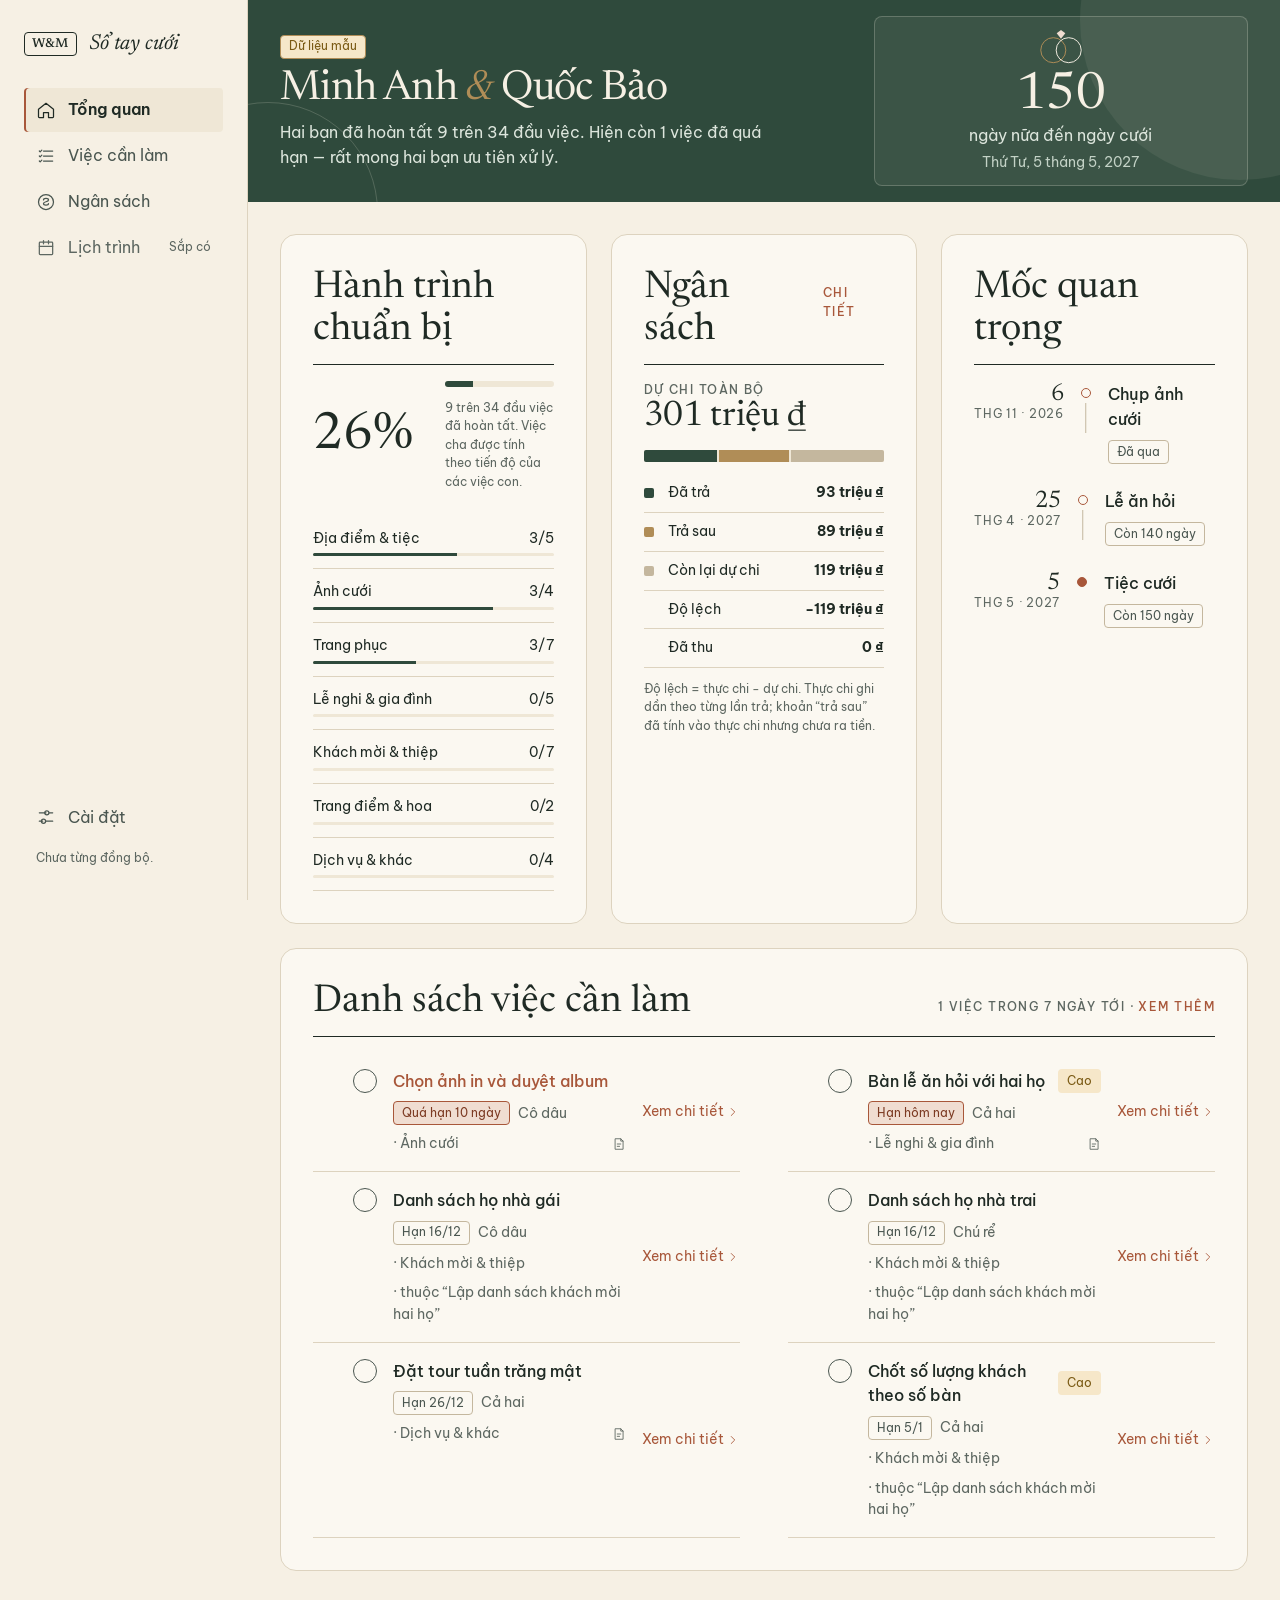
==== commit 3403a2d9: "update budget" ====
--- a/index.html
+++ b/index.html
@@ -13,6 +13,7 @@
 <link rel="stylesheet" href="assets/css/app.css">
 <link rel="stylesheet" href="assets/css/forms.css">
 <link rel="stylesheet" href="assets/css/checklist.css">
+<link rel="stylesheet" href="assets/css/budget.css">
 <link rel="stylesheet" href="assets/css/settings.css">
 </head>
 <body>
--- a/assets/css/app.css
+++ b/assets/css/app.css
@@ -71,8 +71,8 @@
 .cats .bar{grid-column:1/-1;height:3px}
 .tasks--grid{display:grid;grid-template-columns:repeat(2,minmax(0,1fr));column-gap:var(--s-7)}
 .tasks{list-style:none;margin:0;padding:0}
-/* Hàng việc có link "Xem chi tiết" (Tổng quan) cần cột thứ ba; phải đủ đặc hiệu để thắng `.task` 2 cột trong checklist.css. */
-.task.is-go{grid-template-columns:24px minmax(0,1fr) auto}
+/* Hàng việc có link "Xem chi tiết" (Tổng quan) cần cột thứ tư; phải đủ đặc hiệu để thắng `.task` 3 cột trong checklist.css. */
+.task.is-go{grid-template-columns:24px 24px minmax(0,1fr) auto}
 .task__go{display:inline-flex;align-items:center;gap:2px;align-self:center;font-size:var(--fs-sm);color:var(--accent);text-decoration:none;white-space:nowrap}
 .task__go:hover{text-decoration:underline;text-underline-offset:3px}
 .task__go svg{width:14px;height:14px}
@@ -123,9 +123,9 @@
   .progress{grid-template-columns:1fr;gap:var(--s-3)}
   .task{gap:var(--s-3)}
   .task__sub{grid-column:2}
-  .task.is-go{grid-template-columns:24px minmax(0,1fr)}
-  .task__go{grid-column:2;align-self:start}
-  .tabbar{display:grid;grid-template-columns:repeat(3,1fr);position:fixed;inset:auto 0 0 0;background:var(--surface);border-top:var(--bw) solid var(--line-strong);padding-bottom:env(safe-area-inset-bottom);z-index:30}
+  .task.is-go{grid-template-columns:24px 24px minmax(0,1fr)}
+  .task__go{grid-column:3;align-self:start}
+  .tabbar{display:grid;grid-template-columns:repeat(4,1fr);position:fixed;inset:auto 0 0 0;background:var(--surface);border-top:var(--bw) solid var(--line-strong);padding-bottom:env(safe-area-inset-bottom);z-index:30}
   .tabbar .tab{display:flex;flex-direction:column;align-items:center;justify-content:center;gap:2px;min-height:56px;background:none;border:0;font-size:var(--fs-xs);color:var(--ink-3)}
   .tabbar .tab[aria-current=page]{color:var(--accent);font-weight:600}
   .tabbar .tab[aria-disabled=true]{opacity:.6}
--- a/assets/css/forms.css
+++ b/assets/css/forms.css
@@ -1,5 +1,5 @@
 /* Điều khiển dùng chung: ô nhập, dropdown tùy biến, hộp thoại (sheet). */
-.sr{position:absolute;width:1px;height:1px;overflow:hidden;clip:rect(0 0 0 0);white-space:nowrap}
+.sr{position:absolute;left:-999px;width:1px;height:1px;overflow:hidden;clip:rect(0 0 0 0);white-space:nowrap}
 .ico{width:20px;height:20px;stroke:currentColor;fill:none;stroke-width:1.5;stroke-linecap:round;stroke-linejoin:round;flex:none}
 .btn{gap:var(--s-2)} .btn--quiet{background:transparent;color:var(--ink)} .btn--quiet:hover{background:var(--paper-2)}
 .btn--sm{min-height:36px;padding:0 var(--s-3);font-size:var(--fs-sm)} .btn--danger{color:#8A2F1B;border-color:var(--line-strong)}
@@ -30,8 +30,9 @@
 dialog.sheet::backdrop{background:rgba(31,42,36,.45)}
 dialog.sheet[open]{animation:pop-in var(--t-med) var(--ease)}
 @keyframes pop-in{from{opacity:0;transform:translateY(12px) scale(.98)}}
-.sheet__body{padding:var(--s-5) var(--s-5) calc(var(--s-6) + env(safe-area-inset-bottom))}
-.sheet__head{display:flex;justify-content:space-between;align-items:flex-start;gap:var(--s-3)}
+.sheet__body{padding:0 var(--s-5) calc(var(--s-6) + env(safe-area-inset-bottom))}
+/* Head dính mép trên: nội dung dài cuộn xuống vẫn thấy nút X bên phải để đóng. */
+.sheet__head{position:sticky;top:0;z-index:3;display:flex;justify-content:space-between;align-items:flex-start;gap:var(--s-3);background:var(--paper);margin:0 calc(-1 * var(--s-5));padding:var(--s-5) var(--s-5) var(--s-2)}
 .sheet__title{font:400 1.8rem/1.15 var(--font-serif);margin-top:var(--s-1)}
 .sheet__x{min-width:var(--tap);min-height:var(--tap);background:none;border:0;font-size:1.7rem;line-height:1;margin:-8px -10px 0 0}
 .facts{margin:var(--s-5) 0 0}.facts>div{display:grid;grid-template-columns:6.5rem 1fr;gap:var(--s-3);padding:var(--s-3) 0;border-bottom:1px solid var(--line)}
--- a/assets/css/checklist.css
+++ b/assets/css/checklist.css
@@ -4,20 +4,42 @@
 .toolbar{display:grid;grid-template-columns:minmax(0,1.5fr) repeat(3,minmax(0,1fr));gap:var(--s-3);align-items:end;margin-top:var(--s-6);padding-bottom:var(--s-4);border-bottom:1px solid var(--line-strong)}
 .page-head__actions{display:flex;align-items:center;gap:var(--s-3)}
 .search{position:relative;display:block}.search .ico{position:absolute;left:12px;top:50%;transform:translateY(-50%);color:var(--ink-3);pointer-events:none}.search .input{padding-left:40px}
-.group{margin-top:var(--s-6)}
-/* Tiêu đề nhóm đóng thành khối màu để đọc như header của cả cụm việc bên dưới. */
-.group__t{display:flex;justify-content:space-between;align-items:center;font:400 1.25rem/1.2 var(--font-serif);padding:var(--s-2) var(--s-4);margin-bottom:var(--s-2);background:var(--paper-2);border:var(--bw) solid var(--line-strong);border-radius:var(--r-sm)}
-.group__t span{font:400 var(--fs-sm) var(--font-sans);color:var(--ink-3)}
-.task{grid-template-columns:24px minmax(0,1fr)}
+/* Nhóm là một card: tiêu đề full-width thành dải màu của card, danh sách việc nằm gọn trong cùng viền.
+   Hàng việc không kẻ dòng — nhịp dọc tạo bởi padding; trạng thái tô màu chữ, không bôi nền. */
+.group{margin-top:var(--s-6);border:var(--bw) solid var(--line-strong);border-radius:var(--r-md);overflow:hidden;background:var(--surface)}
+.group__t{display:flex;justify-content:space-between;align-items:center;gap:var(--s-3);font:400 1.25rem/1.2 var(--font-serif);padding:var(--s-3) var(--s-4);margin:0;background:var(--paper-2);border-bottom:var(--bw) solid var(--line)}
+.group__n{flex:1}
+.group__c{font:400 var(--fs-sm) var(--font-sans);color:var(--ink-3)}
+.group .tasks{padding:var(--s-2) var(--s-4) var(--s-4)}
+.group .task{border-bottom:0;padding:var(--s-3) 0}
+/* Hàng việc 2 dòng: cột xoay luôn dành sẵn (kể cả việc không có con) để nút tick thẳng hàng mọi cấp.
+   Việc cha click cả dòng để đóng/mở việc con; hover nền nhạt báo hiệu dòng click được. */
+.task{grid-template-columns:24px 24px minmax(0,1fr);gap:var(--s-2) var(--s-4)}
+.task__lead{width:24px;height:24px}
+.task.is-parent{cursor:pointer}
+.task.is-parent .task{cursor:auto}
+.task.is-parent:hover:not(:has(.task__kids:hover)){background:var(--paper-2)}
+.task.is-parent .task__t{font-weight:600}
+.task__l1{display:flex;align-items:center;gap:var(--s-3);min-width:0}
+.task__l1 .task__t{flex:1;min-width:0}
 .task__t{appearance:none;background:none;border:0;padding:0;font:inherit;font-weight:500;text-align:left;color:inherit;cursor:pointer}
 .task__t:hover{text-decoration:underline;text-decoration-color:var(--accent);text-underline-offset:3px}
-/* Phân cấp cha con: việc cha ép sát lề trái (giãn cột twist hẹp hơn), việc con thụt sâu vào trong nhờ padding của .task__kids. */
-.task.is-parent{gap:var(--s-3)}
-.task__kids{grid-column:2;list-style:none;margin:var(--s-2) 0 0;padding:0 0 0 var(--s-6);border-left:1px solid var(--line-strong)}
-.task__kids .task{border-bottom:0;padding:var(--s-3) 0 var(--s-1)}
-.twist{position:relative;width:24px;height:24px;display:grid;place-items:center;border:1px solid var(--line-strong);border-radius:50%;background:var(--surface);padding:0;color:var(--ink-2)}
+/* Trạng thái chỉ tô màu chữ: đã xong = xanh (app.css), quá hạn = đỏ đất; không bôi nền hàng. */
+.task.is-over .task__t{color:var(--accent)}
+.task__note{margin-left:auto;display:inline-flex;align-items:center;color:var(--ink-3);cursor:help}
+.task__note .ico{width:14px;height:14px}
+/* Việc con nhỏ hơn, thụt lề theo đường dẫn dọc mảnh. */
+.task__kids{grid-column:1/-1;list-style:none;margin:var(--s-1) 0 var(--s-2) var(--s-4);padding:0 0 var(--s-1) var(--s-5);border-left:1px solid var(--line)}
+.task__kids .task{border-bottom:0;padding:var(--s-2) 0;font-size:var(--fs-sm)}
+.task__kids .task__t{font-weight:400}
+.task__kids .task__m{margin-top:2px;font-size:var(--fs-xs)}
+.tag--prio-high{background:var(--warn-bg);border-color:transparent;color:var(--warn)}
+.tag--prio-low{background:transparent;border-color:transparent;color:var(--ink-3)}
+/* Nút xoay trần (không viền tròn) cho nhẹ nhàng; ::after nới vùng bấm. */
+.twist{position:relative;width:24px;height:24px;display:grid;place-items:center;border:0;background:none;padding:0;color:var(--ink-3)}
 .twist::after{content:"";position:absolute;inset:-10px}
-.twist svg{width:14px;height:14px;stroke:currentColor;fill:none;stroke-width:1.8;transition:transform var(--t-fast) var(--ease)}
+.twist:hover{color:var(--ink)}
+.twist svg{width:15px;height:15px;stroke:currentColor;fill:none;stroke-width:2;transition:transform var(--t-fast) var(--ease)}
 .twist.is-open svg{transform:rotate(90deg)}
 .count{font-size:var(--fs-xs);font-weight:600;padding:.05rem .55rem;border-radius:999px;background:var(--forest-soft);color:var(--forest);font-variant-numeric:tabular-nums}
 .tag--plain{background:transparent}
--- a/assets/css/budget.css
+++ b/assets/css/budget.css
@@ -0,0 +1,62 @@
+/* Trang Ngân sách: dải tổng hợp, bảng master/detail, cấu hình danh mục ở Cài đặt.
+   Quy ước màu tiền: thu = xanh (forest), chi = đỏ đất (accent) — chỉ tô số tiền. */
+.t-green{color:var(--forest)}
+.t-red{color:var(--accent)}
+.t-warn{color:var(--warn)}
+.bstats{display:grid;grid-template-columns:repeat(3,minmax(0,1fr));gap:var(--s-3);margin-top:var(--s-6)}
+.bstat{background:var(--surface);border:var(--bw) solid var(--line);border-radius:var(--r-md);padding:var(--s-4)}
+.bstat__v{font:400 1.5rem/1.1 var(--font-serif);font-variant-numeric:tabular-nums;margin-top:var(--s-1);letter-spacing:-.01em;white-space:nowrap}
+/* Bảng: cuộn trong khung riêng để header dính mép trên khi cuộn. */
+.btable-bar{display:flex;justify-content:flex-end;margin-top:var(--s-5)}
+.btable-wrap{overflow:auto;max-height:calc(100dvh - 9rem);margin-top:var(--s-3);border:var(--bw) solid var(--line-strong);border-radius:var(--r-md);background:var(--surface)}
+.btable{width:100%;border-collapse:collapse;min-width:820px}
+.btable th,.btable td{padding:var(--s-3) var(--s-4);border-bottom:var(--bw) solid var(--line);font-size:var(--fs-sm);text-align:left;vertical-align:middle}
+.btable thead th{position:sticky;top:0;z-index:2;background:var(--paper-2);border-bottom:var(--bw) solid var(--line-strong);font-size:var(--fs-xs);text-transform:uppercase;letter-spacing:.06em;color:var(--ink-2);font-weight:600;white-space:nowrap}
+.btable tbody tr:last-child td,.btable tbody tr:last-child th{border-bottom:0}
+.btable__h-num,.btable .num{text-align:right;font-variant-numeric:tabular-nums;white-space:nowrap}
+.btable .num i{font-style:italic;color:var(--ink-3)}
+/* Hàng master: nền nhạt, chữ đậm, tổng của nhóm — bấm để đóng/mở. */
+.brow--master{cursor:pointer}
+.brow--master th,.brow--master td{background:var(--paper-2);font-weight:600;border-bottom:var(--bw) solid var(--line-strong)}
+.brow--master:hover th,.brow--master:hover td{background:var(--line)}
+.brow--master th{border-top:var(--bw) solid var(--line-strong);font:600 var(--fs-sm) var(--font-sans);letter-spacing:.02em}
+.brow--master td.num i{font-style:italic;font-weight:400}
+.brow__chev{display:inline-flex;vertical-align:-3px;margin-right:var(--s-2);color:var(--ink-3);transform:rotate(90deg);transition:transform var(--t-fast) var(--ease)}
+.brow--master.is-collapsed .brow__chev{transform:rotate(0deg)}
+/* Rê chuột lên hàng nào thì hàng đó nổi màu. */
+.btable tbody .brow:not(.brow--master):hover td{background:var(--paper-2)}
+.brow__name{min-width:14rem}
+.brow__t{appearance:none;background:none;border:0;padding:0;font:inherit;font-weight:500;text-align:left;color:inherit;cursor:pointer}
+.brow__t:hover{text-decoration:underline;text-decoration-color:var(--accent);text-underline-offset:3px}
+.brow__note{display:block;color:var(--ink-3);font-size:var(--fs-xs);margin-top:1px}
+.brow--item .brow__t{font-weight:400}
+.brow__date{white-space:nowrap;color:var(--ink-3)}
+.bleap{font-variant-numeric:tabular-nums}
+.brow__act{white-space:nowrap;text-align:right}
+/* Nút icon: chỉ hiện khi rê chuột lên hàng; màn cảm ứng luôn hiện. */
+.ibtn{display:inline-flex;align-items:center;justify-content:center;width:32px;height:32px;padding:0;background:transparent;border:0;border-radius:var(--r-sm);color:var(--ink-2);cursor:pointer}
+.ibtn .ico{width:16px;height:16px}
+.ibtn:hover{background:var(--paper-2);color:var(--ink)}
+.ibtn--danger:hover{background:var(--accent-soft);color:var(--accent)}
+.ibtn+.ibtn{margin-left:2px}
+.brow__act .ibtn{opacity:0;transition:opacity var(--t-fast) var(--ease)}
+.brow:hover .brow__act .ibtn,.brow__act .ibtn:focus-visible{opacity:1}
+@media (hover:none){.brow__act .ibtn{opacity:1}}
+/* Cấu hình danh mục ngân sách trong Cài đặt. */
+.bcfg__group{font:400 1.1rem/1.2 var(--font-serif);margin:var(--s-5) 0 var(--s-1)}
+.bcfg{list-style:none;margin:0;padding:0}
+.bcfg li{display:grid;grid-template-columns:minmax(0,1fr) auto auto auto;gap:var(--s-1) var(--s-4);align-items:center;padding:var(--s-2) 0;border-bottom:var(--bw) solid var(--line);font-size:var(--fs-sm)}
+.bcfg li:last-child{border-bottom:0}
+.bcfg__n{font-weight:500}
+.bcfg__m{font-variant-numeric:tabular-nums;white-space:nowrap}
+.bcfg__d{color:var(--ink-3);white-space:nowrap}
+.bcfg__act{white-space:nowrap}
+.bcfg__act .btn+.btn{margin-left:var(--s-1)}
+.checkline{display:flex;align-items:center;gap:var(--s-3);min-height:var(--tap);cursor:pointer}
+.checkline .check{flex:none}
+@media (max-width:760px){
+  .bstats{grid-template-columns:repeat(2,minmax(0,1fr))}
+  .btable{min-width:760px}
+  .bcfg li{grid-template-columns:minmax(0,1fr) auto;grid-template-areas:"n m" "n d" "n act"}
+  .bcfg__n{grid-area:n}.bcfg__m{grid-area:m;justify-self:end}.bcfg__d{grid-area:d;justify-self:end}.bcfg__act{grid-area:act;justify-self:end}
+}
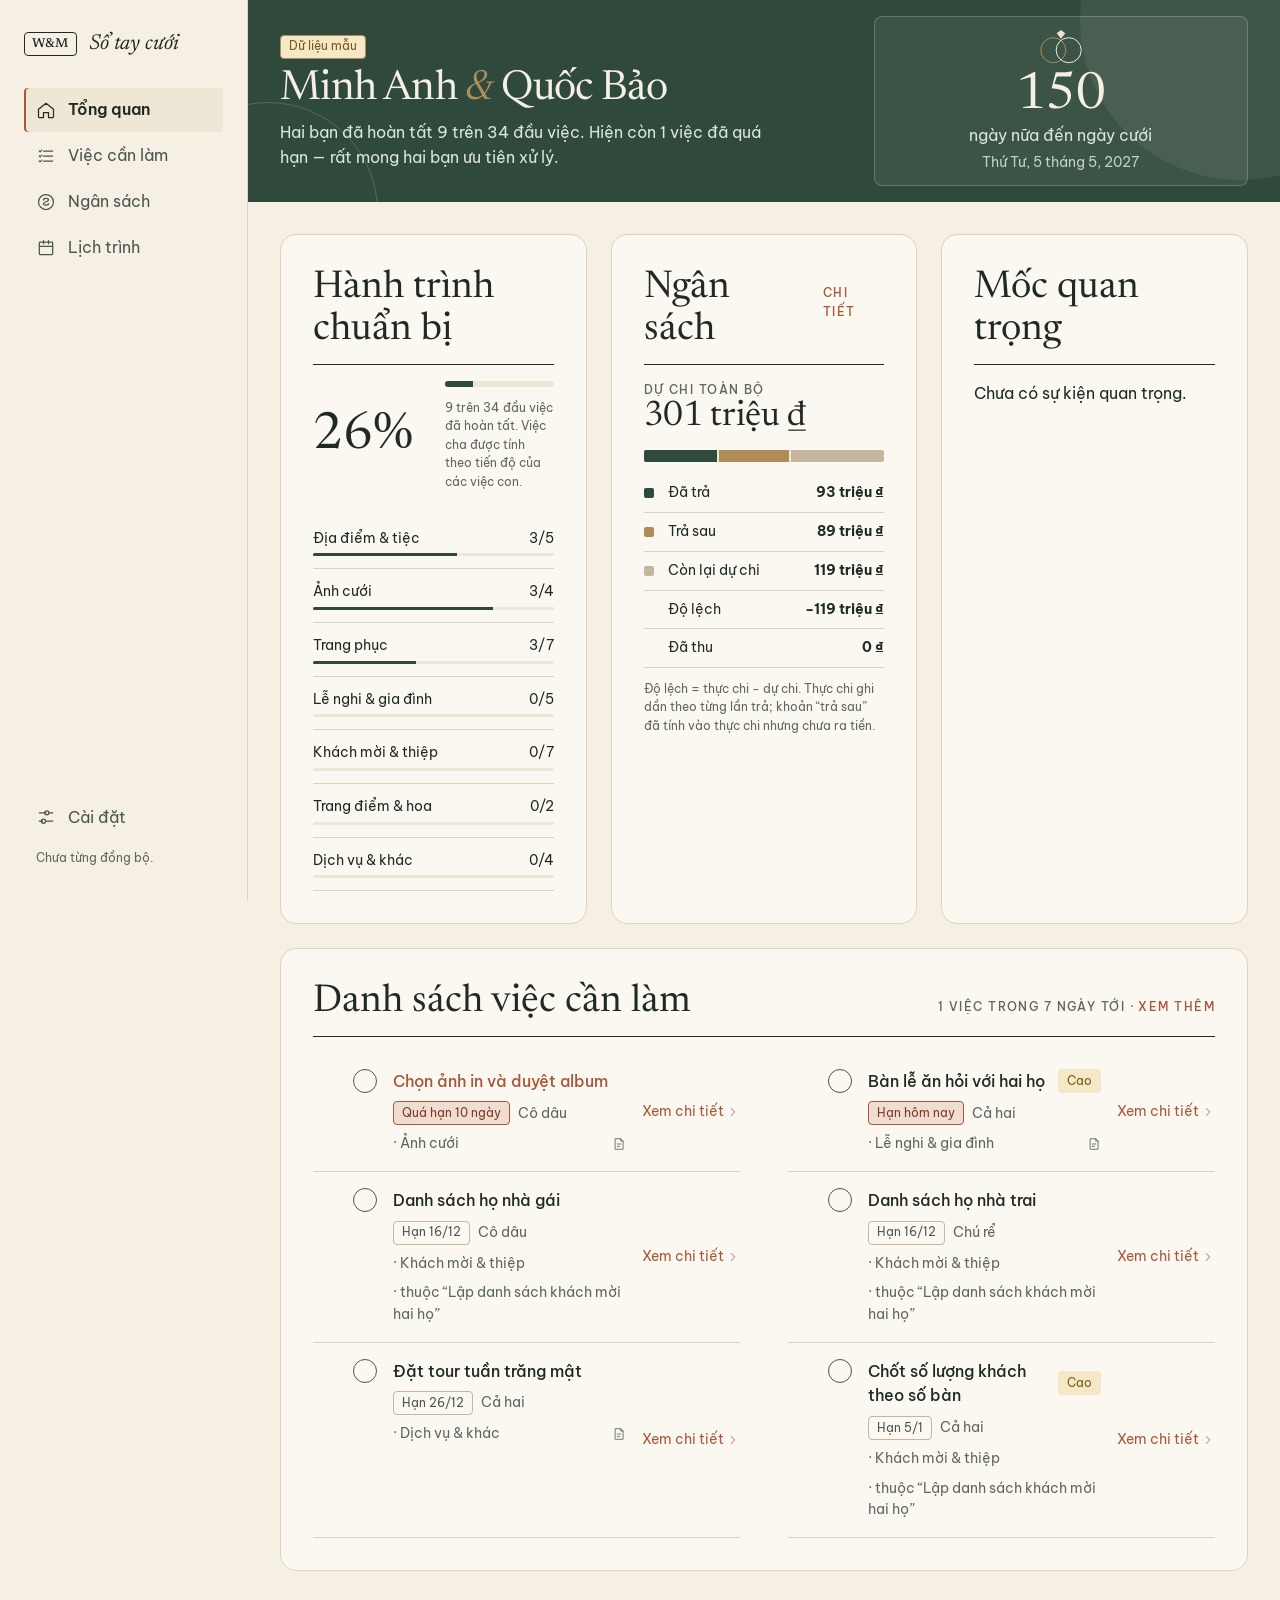
==== commit 951b0b96: "add schedule" ====
--- a/index.html
+++ b/index.html
@@ -15,6 +15,7 @@
 <link rel="stylesheet" href="assets/css/checklist.css">
 <link rel="stylesheet" href="assets/css/budget.css">
 <link rel="stylesheet" href="assets/css/settings.css">
+<link rel="stylesheet" href="assets/css/schedule.css">
 </head>
 <body>
 <a class="skip" href="#main">Bỏ qua điều hướng</a>
--- a/assets/css/app.css
+++ b/assets/css/app.css
@@ -125,7 +125,7 @@
   .task__sub{grid-column:2}
   .task.is-go{grid-template-columns:24px 24px minmax(0,1fr)}
   .task__go{grid-column:3;align-self:start}
-  .tabbar{display:grid;grid-template-columns:repeat(4,1fr);position:fixed;inset:auto 0 0 0;background:var(--surface);border-top:var(--bw) solid var(--line-strong);padding-bottom:env(safe-area-inset-bottom);z-index:30}
+  .tabbar{display:grid;grid-template-columns:repeat(5,1fr);position:fixed;inset:auto 0 0 0;background:var(--surface);border-top:var(--bw) solid var(--line-strong);padding-bottom:env(safe-area-inset-bottom);z-index:30}
   .tabbar .tab{display:flex;flex-direction:column;align-items:center;justify-content:center;gap:2px;min-height:56px;background:none;border:0;font-size:var(--fs-xs);color:var(--ink-3)}
   .tabbar .tab[aria-current=page]{color:var(--accent);font-weight:600}
   .tabbar .tab[aria-disabled=true]{opacity:.6}
--- a/assets/css/schedule.css
+++ b/assets/css/schedule.css
@@ -0,0 +1,70 @@
+.schedule-page{--schedule-line:color-mix(in srgb,var(--forest) 42%,var(--line));padding-bottom:var(--s-6)}
+.schedule-page .page-head{margin-bottom:var(--s-5)}
+.schedule-intro{position:relative;overflow:hidden;margin-bottom:var(--s-3);padding:var(--s-5) var(--s-6);border:1px solid var(--line-strong);border-radius:var(--r-lg);background:linear-gradient(115deg,var(--forest) 0%,#3F604D 72%,#60765A 100%);color:var(--paper)}
+.schedule-intro::after{content:"";position:absolute;width:190px;height:190px;right:var(--s-6);top:-125px;border:1px solid rgba(246,240,228,.2);border-radius:50%;box-shadow:0 0 0 20px rgba(246,240,228,.035),0 0 0 42px rgba(246,240,228,.025)}
+.schedule-intro .eyebrow,.schedule-intro .fine{color:#DCE5DC}
+.schedule-intro__date{font:400 clamp(1.35rem,1rem + 1.2vw,1.8rem)/1.2 var(--font-serif);margin-top:var(--s-1)}
+.schedule-toolbar{display:flex;justify-content:flex-end;margin-bottom:var(--s-6)}
+.schedule-list{padding:var(--s-2) 0}
+.timeline{position:relative;list-style:none;margin:0;padding:0}
+.timeline::before{content:"";position:absolute;top:0;bottom:0;left:50%;width:4px;transform:translateX(-50%);border-radius:4px;background:linear-gradient(180deg,transparent 0,var(--forest) 4%,var(--forest) 96%,transparent 100%)}
+.timeline__item{position:relative;display:grid;grid-template-columns:minmax(0,1fr) 48px minmax(0,1fr);align-items:start;min-height:0;padding-bottom:var(--s-4);animation:rise var(--t-med) var(--ease) both;animation-delay:calc(var(--i)*35ms)}
+.timeline__card{grid-row:1;grid-column:1;align-self:start;position:relative;width:100%;max-width:430px;justify-self:end;margin:0;padding:var(--s-3) var(--s-4);border:1px solid var(--line);border-radius:var(--r-md);background:var(--surface);transition:border-color var(--t-fast) var(--ease),box-shadow var(--t-fast) var(--ease)}
+.timeline__item.is-right .timeline__card{grid-column:3;justify-self:start}
+.timeline__card::after{content:"";position:absolute;top:20px;right:-24px;width:24px;height:1px;background:var(--schedule-line)}
+.timeline__item.is-right .timeline__card::after{right:auto;left:-24px}
+.timeline__card.is-collapsed::after{background:var(--forest)}
+.timeline__card:hover{box-shadow:0 8px 22px -18px rgba(31,42,36,.5)}
+.timeline__star{position:absolute;z-index:2;top:6px;right:6px;display:grid;place-items:center;width:32px;height:32px;padding:0;border:0;border-radius:50%;background:transparent;color:var(--ink-3);cursor:pointer;transition:background var(--t-fast) var(--ease),color var(--t-fast) var(--ease),transform var(--t-fast) var(--ease)}
+.timeline__star:hover{background:var(--paper-2);color:var(--brass);transform:scale(1.08)}
+.timeline__star.is-active{color:var(--brass)}
+.star-icon{width:19px;height:19px;fill:transparent;stroke:currentColor;stroke-width:1.6;stroke-linejoin:round}
+.star-icon.is-filled{fill:currentColor}
+.timeline__card.is-collapsed{border:2px solid var(--forest);background:var(--forest-soft);padding:var(--s-2) var(--s-3)}
+.timeline__card.is-collapsed::after{background:var(--forest)}
+.timeline__date{display:flex;flex-wrap:wrap;align-items:baseline;gap:var(--s-2);color:var(--ink-3);font-size:var(--fs-xs)}
+.timeline__date time{font-weight:600;color:var(--accent)}
+.timeline__heading{padding-right:32px}
+.timeline__toggle{display:flex;flex-direction:column;align-items:flex-start;gap:2px;width:100%;min-height:28px;padding:0;border:0;background:none;text-align:inherit;font:500 1.05rem/1.35 var(--font-serif)}
+.timeline__title{display:block}
+.timeline__past-date{display:block;margin-top:2px;color:var(--forest);font:600 var(--fs-xs)/1.35 var(--font-sans)}
+.timeline__card.is-collapsed .timeline__heading{display:block}
+.timeline__card.is-collapsed .timeline__toggle{font-weight:600;color:var(--forest)}
+.timeline__details{display:grid;grid-template-columns:minmax(0,1fr) auto;gap:var(--s-2) var(--s-3);padding-top:var(--s-3);margin-top:var(--s-2);border-top:1px solid var(--line)}
+.timeline__top{grid-column:1/-1;display:flex;align-items:center;gap:var(--s-2);flex-wrap:wrap}
+.schedule-tag{display:inline-flex;padding:.15rem .55rem;border-radius:99px;background:var(--paper-2);color:var(--ink-2);font-size:var(--fs-xs)}
+.schedule-tag--ceremony{background:var(--accent-soft);color:#7C3A22}
+.schedule-tag--meeting{background:var(--forest-soft);color:var(--forest)}
+.schedule-tag--booking{background:#F2E9CF;color:#705B29}
+.timeline__when{font-size:var(--fs-xs);color:var(--ink-3)}
+.timeline__meta{grid-column:1/-1;display:flex;align-items:center;gap:var(--s-1);font-size:var(--fs-sm);color:var(--ink-3)}
+.timeline__meta .ico{width:15px;height:15px}
+.timeline__note{grid-column:1/-1;font-size:var(--fs-sm);color:var(--ink-2);white-space:pre-wrap}
+.timeline__actions{grid-column:1/-1;display:flex;justify-content:flex-end;gap:2px}
+.timeline__marker{position:absolute;z-index:1;top:10px;left:50%;display:grid;place-items:center;width:48px;height:24px;transform:translateX(-50%)}
+.timeline__marker::before{content:"";position:absolute;width:14px;height:14px;border:2px solid var(--line-strong);border-radius:50%;background:var(--paper);box-shadow:0 0 0 4px var(--paper)}
+.timeline__marker span{position:relative;display:grid;place-items:center;width:6px;height:6px;border-radius:50%;background:var(--line-strong);font:700 11px/1 var(--font-sans);color:var(--paper)}
+.timeline__marker.is-checked::before{width:23px;height:23px;border:0;background:var(--forest);box-shadow:0 0 0 4px var(--forest-soft)}
+.timeline__marker.is-checked span{width:auto;height:auto;background:transparent}
+.timeline__item.is-upcoming .timeline__marker{opacity:.52}
+.timeline__item.is-today .timeline__marker::before{border-color:var(--accent);background:var(--accent-soft)}
+.timeline__item.is-today .timeline__marker span{background:var(--accent)}
+.timeline__item.is-past .timeline__marker::before{border-color:var(--forest);background:var(--forest)}
+.timeline__item.is-past .timeline__marker span{background:transparent}
+.schedule-empty{display:grid;justify-items:center;gap:var(--s-2);padding:var(--s-8) var(--s-5);border:1px dashed var(--line-strong);border-radius:var(--r-lg);text-align:center;background:rgba(251,248,241,.55)}
+.schedule-empty>span{font-size:2rem;color:var(--accent)}
+.schedule-empty h2{font:400 1.55rem var(--font-serif)}
+.schedule-empty p{max-width:38ch;color:var(--ink-3);font-size:var(--fs-sm)}
+@media(max-width:760px){
+  .schedule-intro{padding:var(--s-4)}
+  .schedule-intro::after{right:var(--s-4);top:-150px}
+  .schedule-toolbar{margin-bottom:var(--s-5)}
+  .timeline::before{content:"";position:absolute;top:0;bottom:0;left:17px;width:2px;background:linear-gradient(180deg,transparent 0,var(--schedule-line) 4%,var(--schedule-line) 96%,transparent 100%)}
+  .timeline__item,.timeline__item.is-right,.timeline__item.is-left{grid-template-columns:36px minmax(0,1fr);min-height:0;padding-bottom:var(--s-3)}
+  .timeline__card,.timeline__item.is-right .timeline__card{grid-column:2;grid-row:1;justify-self:stretch;max-width:none}
+  .timeline__card::after,.timeline__item.is-right .timeline__card::after{right:auto;left:-35px;width:35px;height:1px;border:0;background:var(--schedule-line)}
+  .timeline__card.is-collapsed::after{background:var(--forest)}
+  .timeline__heading,.timeline__item.is-left .timeline__heading,.timeline__item.is-right .timeline__heading{align-items:flex-start;text-align:left;padding-right:32px}
+  .timeline__marker{left:17px;width:36px;top:8px}
+  .timeline__marker.is-checked::before{width:21px;height:21px}
+}
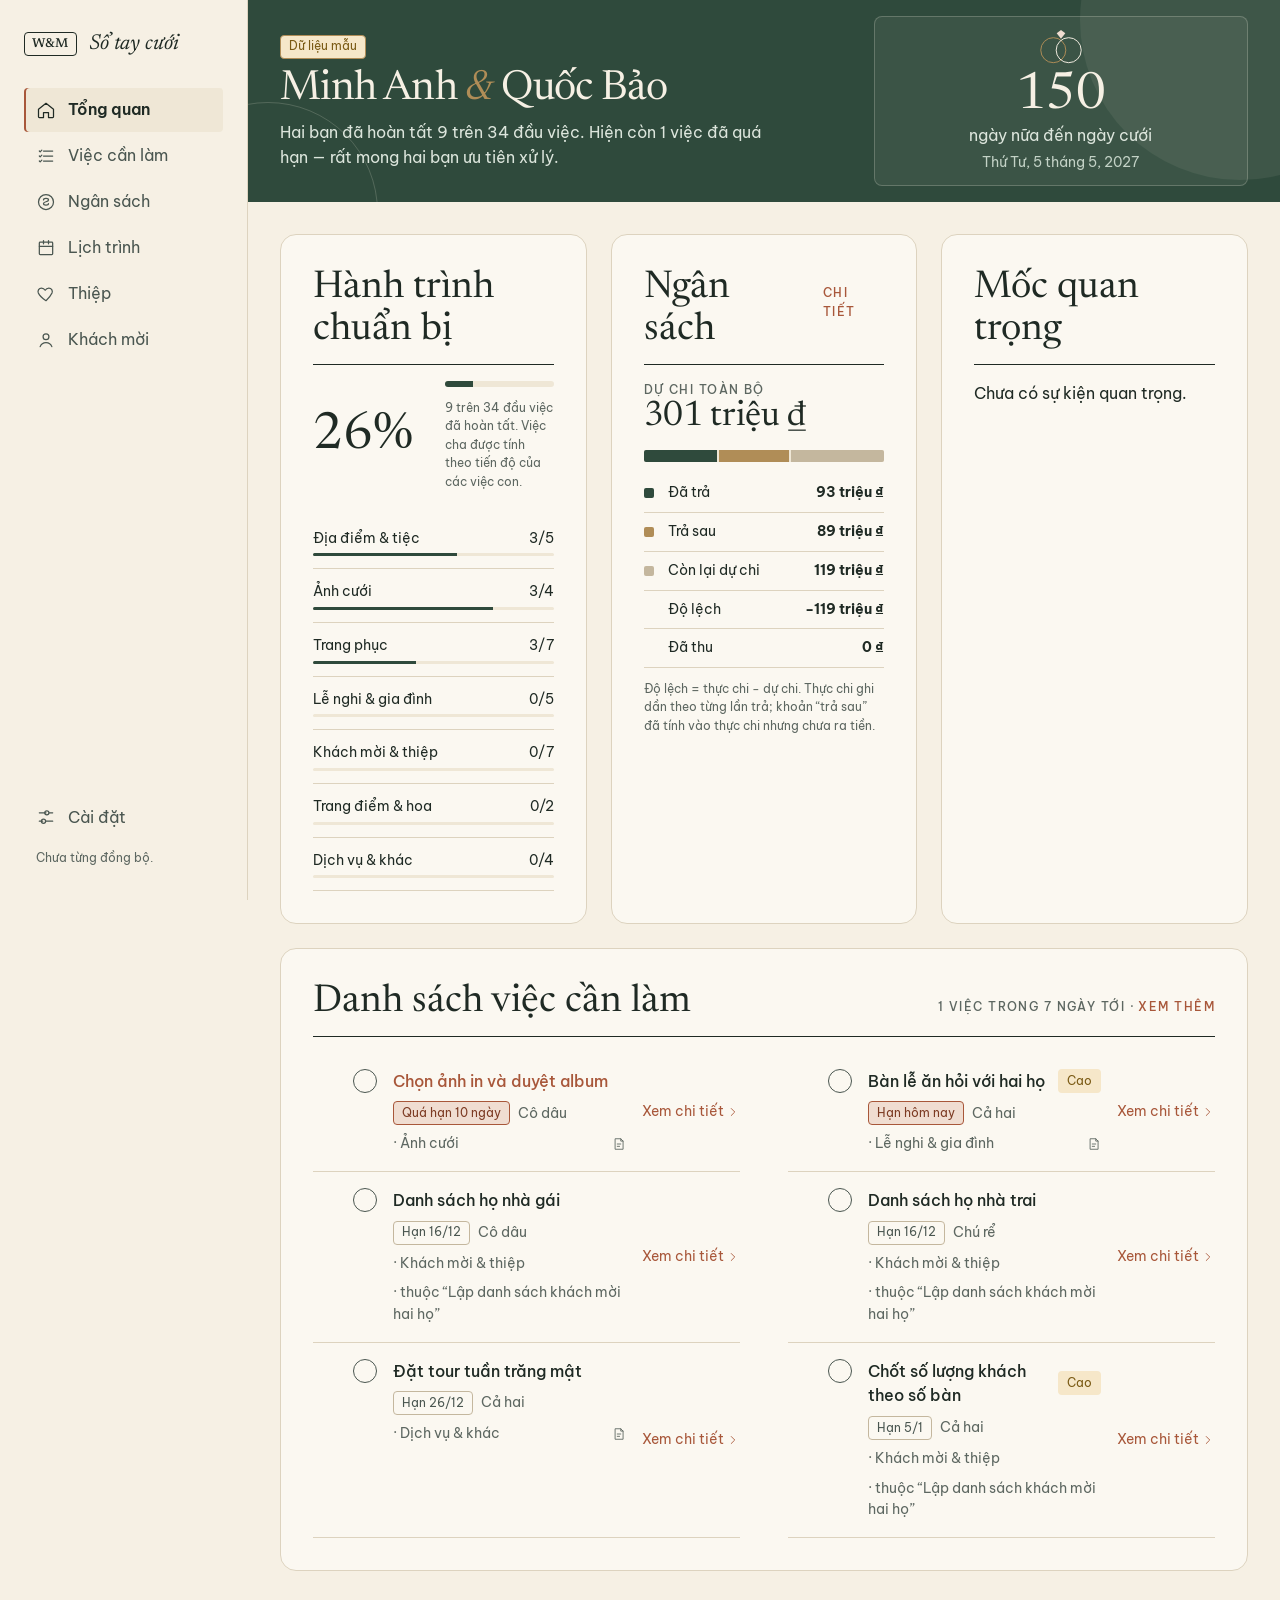
==== commit 3a04a888: "add guest" ====
--- a/index.html
+++ b/index.html
@@ -16,6 +16,8 @@
 <link rel="stylesheet" href="assets/css/budget.css">
 <link rel="stylesheet" href="assets/css/settings.css">
 <link rel="stylesheet" href="assets/css/schedule.css">
+<link rel="stylesheet" href="assets/css/guests.css">
+<link rel="stylesheet" href="assets/css/invitation.css">
 </head>
 <body>
 <a class="skip" href="#main">Bỏ qua điều hướng</a>
--- a/assets/css/app.css
+++ b/assets/css/app.css
@@ -125,7 +125,7 @@
   .task__sub{grid-column:2}
   .task.is-go{grid-template-columns:24px 24px minmax(0,1fr)}
   .task__go{grid-column:3;align-self:start}
-  .tabbar{display:grid;grid-template-columns:repeat(5,1fr);position:fixed;inset:auto 0 0 0;background:var(--surface);border-top:var(--bw) solid var(--line-strong);padding-bottom:env(safe-area-inset-bottom);z-index:30}
+  .tabbar{display:grid;grid-template-columns:repeat(7,1fr);position:fixed;inset:auto 0 0 0;background:var(--surface);border-top:var(--bw) solid var(--line-strong);padding-bottom:env(safe-area-inset-bottom);z-index:30}
   .tabbar .tab{display:flex;flex-direction:column;align-items:center;justify-content:center;gap:2px;min-height:56px;background:none;border:0;font-size:var(--fs-xs);color:var(--ink-3)}
   .tabbar .tab[aria-current=page]{color:var(--accent);font-weight:600}
   .tabbar .tab[aria-disabled=true]{opacity:.6}
--- a/assets/css/guests.css
+++ b/assets/css/guests.css
@@ -0,0 +1,44 @@
+.guest-page{padding-bottom:var(--s-7)}
+/* Trang khách mời cần bảng rộng — dùng hết chiều rộng, chỉ giữ padding hai bên. */
+.guest-page.wrap{max-width:none}
+.guest-page .page-head{margin-bottom:var(--s-5)}
+.guest-bar,.guest-table-section{padding:var(--s-4) var(--s-5);margin-bottom:var(--s-4);border:1px solid var(--line);border-radius:var(--r-lg);background:var(--surface)}
+.guest-table-section h2{font:400 var(--fs-xl)/var(--lh-tight) var(--font-serif)}
+.guest-toolbar{display:flex;align-items:center;flex-wrap:wrap;gap:var(--s-2)}
+.guest-toolbar button:disabled{opacity:.45;cursor:not-allowed}
+.guest-toolbar .fine{margin:0}
+.guest-toolbar .tag{margin-left:var(--s-1)}
+.guest-db{margin-top:var(--s-3);padding:var(--s-3) var(--s-4);border:1px dashed var(--line-strong);border-radius:var(--r-md);background:var(--paper-2)}
+.guest-db .fine{max-width:75ch}
+.guest-db .guest-toolbar{margin-top:var(--s-2)}
+.guest-search,.guest-filters label{font-size:var(--fs-sm);font-weight:500}
+.guest-search .input,.guest-filters .input{width:100%;min-width:0;min-height:var(--tap);padding:var(--s-2) var(--s-3);border:1px solid var(--line-strong);border-radius:var(--r-sm);background:var(--paper);color:var(--ink);font:inherit}
+.guest-table-head{display:flex;justify-content:space-between;align-items:end;gap:var(--s-4);flex-wrap:wrap}
+.guest-search{display:grid;gap:var(--s-1);width:min(100%,320px)}
+.guest-filters{display:flex;gap:var(--s-3);margin:var(--s-4) 0;flex-wrap:wrap}
+.guest-filters label{display:grid;gap:var(--s-1);width:min(100%,240px)}
+.guest-table-wrap{width:100%;overflow:auto;border:1px solid var(--line);border-radius:var(--r-md)}
+.guest-table{width:100%;border-collapse:collapse;text-align:left;font-size:var(--fs-sm)}
+.guest-table th,.guest-table td{padding:var(--s-3);border-bottom:1px solid var(--line);vertical-align:middle}
+.guest-table th{background:var(--paper-2);font-weight:600;white-space:nowrap}
+.guest-table tr:last-child td{border-bottom:0}
+.guest-table td strong,.guest-table td small{display:block}
+.guest-table td small{margin-top:2px;color:var(--ink-3);font-size:var(--fs-xs)}
+.guest-id{font-family:ui-monospace,SFMono-Regular,Menlo,Consolas,monospace;font-size:var(--fs-xs);color:var(--ink-3);white-space:nowrap}
+.guest-invite-time{white-space:nowrap;color:var(--ink-2)}
+.guest-table input[type=checkbox]{width:18px;height:18px;accent-color:var(--forest)}
+.guest-status{display:inline-flex;white-space:nowrap;padding:.2rem .5rem;border-radius:99px;background:var(--paper-2);font-size:var(--fs-xs)}
+.guest-status.is-done{background:var(--forest-soft);color:var(--forest)}
+.guest-status.is-no{background:var(--accent-soft);color:var(--accent)}
+.guest-link{color:var(--accent);white-space:nowrap}
+.guest-actions{display:flex;gap:2px;white-space:nowrap}
+.guest-empty{text-align:center;color:var(--ink-3);padding:var(--s-6)!important}
+.filebtn{position:relative;overflow:hidden;cursor:pointer}
+.filebtn input{position:absolute;inset:0;opacity:0;cursor:pointer}
+.btn--quiet{background:transparent;color:var(--ink);border-color:var(--line-strong)}
+.btn--quiet:hover{background:var(--paper-2)}
+@media(max-width:760px){
+  .guest-bar,.guest-table-section{padding:var(--s-4)}
+  .guest-table{min-width:880px}
+  .guest-toolbar .btn{flex:1 1 auto}
+}
--- a/assets/css/invitation.css
+++ b/assets/css/invitation.css
@@ -0,0 +1,34 @@
+/* Trang Thiệp: cấu hình chung + trình biên tập khối + preview dùng chung bộ render public. */
+.inv-page{padding-bottom:var(--s-7)}
+.inv-page .page-head{margin-bottom:var(--s-5)}
+.inv-layout{display:grid;grid-template-columns:minmax(0,1fr) minmax(0,1fr);gap:var(--s-5);align-items:start}
+.inv-section{padding:var(--s-5);margin-bottom:var(--s-4);border:1px solid var(--line);border-radius:var(--r-lg);background:var(--surface)}
+.inv-section h2{font:400 var(--fs-xl)/var(--lh-tight) var(--font-serif)}
+.inv-section>.fine{max-width:75ch}
+.inv-config .field{margin-top:var(--s-3)}
+.inv-config .input{width:100%;min-width:0;min-height:var(--tap);padding:var(--s-2) var(--s-3);border:1px solid var(--line-strong);border-radius:var(--r-sm);background:var(--paper);color:var(--ink);font:inherit}
+.inv-config textarea.input{resize:vertical}
+.inv-config .inv-grid{display:grid;grid-template-columns:repeat(2,minmax(0,1fr));gap:var(--s-3)}
+.inv-config button{margin-top:var(--s-4)}
+.inv-add{margin-top:var(--s-4)}
+.inv-add__row{display:flex;gap:var(--s-2);margin-top:var(--s-1)}
+.inv-add__row .input{flex:1;min-width:0;min-height:var(--tap);padding:var(--s-2) var(--s-3);border:1px solid var(--line-strong);border-radius:var(--r-sm);background:var(--paper);color:var(--ink);font:inherit}
+.inv-blocks{list-style:none;margin:var(--s-4) 0 0;padding:0;display:grid;gap:var(--s-2)}
+.inv-block{padding:var(--s-3);border:1px solid var(--line);border-radius:var(--r-md);background:var(--paper)}
+.inv-block__head{display:flex;align-items:center;gap:var(--s-2);flex-wrap:wrap}
+.inv-block__head strong{font-size:var(--fs-sm)}
+.inv-block__head .fine{flex:1;min-width:12ch;margin:0}
+.inv-block__btns{display:flex;gap:var(--s-1);margin-left:auto}
+.inv-block__btns button:disabled{opacity:.4;cursor:not-allowed}
+.inv-block__text{width:100%;margin-top:var(--s-2);min-height:var(--tap);padding:var(--s-2) var(--s-3);border:1px solid var(--line-strong);border-radius:var(--r-sm);background:var(--surface);color:var(--ink);font:inherit}
+.inv-side{position:sticky;top:var(--s-4)}
+.inv-side h2{font:400 var(--fs-xl)/var(--lh-tight) var(--font-serif);margin-bottom:var(--s-3)}
+.inv-side>.fine{margin-top:var(--s-3)}
+/* Preview: khung điện thoại thu nhỏ; biến màu set inline theo config. */
+.inv-preview{max-width:420px;margin:0 auto;border:var(--bw) solid var(--line-strong);border-radius:var(--r-lg);overflow:auto;max-height:80vh;background:var(--paper,#F6F0E4)}
+.inv-preview .invitation{width:100%;margin:0;box-shadow:none;border:0}
+@media(max-width:900px){
+  .inv-layout{grid-template-columns:1fr}
+  .inv-side{position:static}
+  .inv-config .inv-grid{grid-template-columns:1fr}
+}
